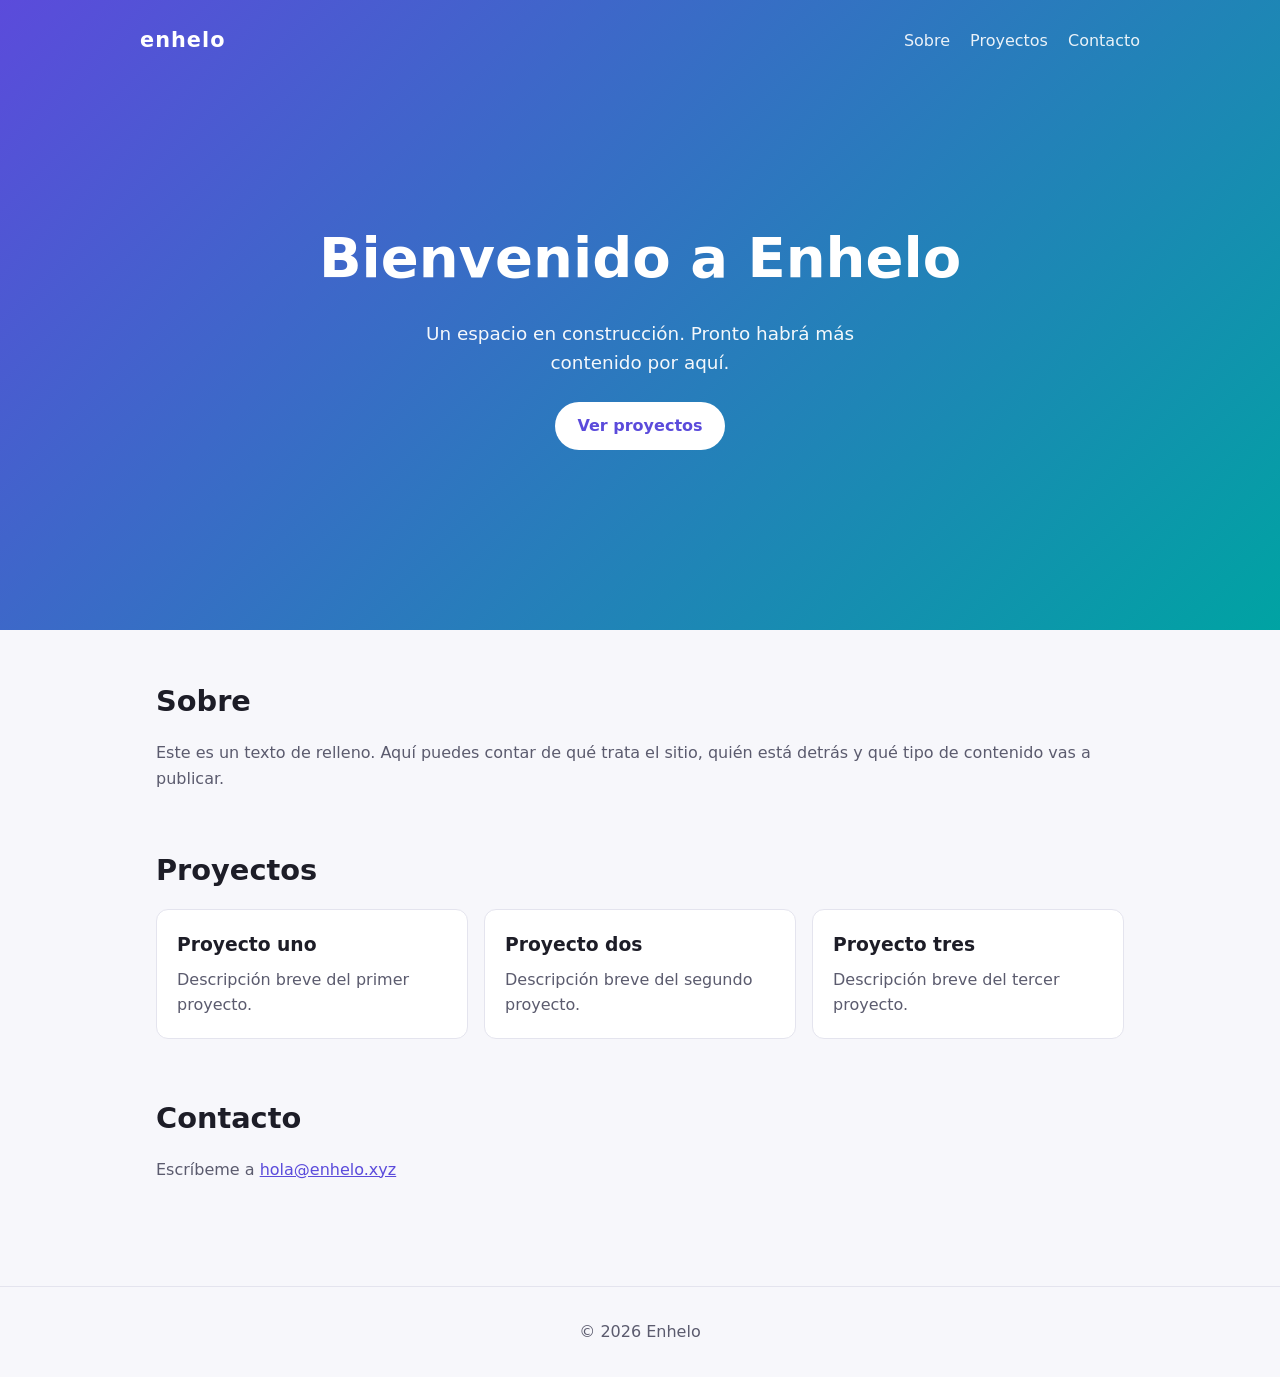
==== index.html @ 8b7ea524 "draft" ====
<!DOCTYPE html>
<html lang="es">
<head>
  <meta charset="utf-8">
  <meta name="viewport" content="width=device-width, initial-scale=1">
  <title>Enhelo</title>
  <meta name="description" content="Sitio web de Enhelo">
  <link rel="stylesheet" href="style.css">
</head>
<body>
  <header class="hero">
    <nav>
      <span class="logo">enhelo</span>
      <ul>
        <li><a href="#sobre">Sobre</a></li>
        <li><a href="#proyectos">Proyectos</a></li>
        <li><a href="#contacto">Contacto</a></li>
      </ul>
    </nav>
    <div class="hero-text">
      <h1>Bienvenido a Enhelo</h1>
      <p>Un espacio en construcción. Pronto habrá más contenido por aquí.</p>
      <a class="btn" href="#proyectos">Ver proyectos</a>
    </div>
  </header>

  <main>
    <section id="sobre">
      <h2>Sobre</h2>
      <p>
        Este es un texto de relleno. Aquí puedes contar de qué trata el sitio,
        quién está detrás y qué tipo de contenido vas a publicar.
      </p>
    </section>

    <section id="proyectos">
      <h2>Proyectos</h2>
      <div class="cards">
        <article class="card">
          <h3>Proyecto uno</h3>
          <p>Descripción breve del primer proyecto.</p>
        </article>
        <article class="card">
          <h3>Proyecto dos</h3>
          <p>Descripción breve del segundo proyecto.</p>
        </article>
        <article class="card">
          <h3>Proyecto tres</h3>
          <p>Descripción breve del tercer proyecto.</p>
        </article>
      </div>
    </section>

    <section id="contacto">
      <h2>Contacto</h2>
      <p>Escríbeme a <a href="mailto:hola@enhelo.xyz">hola@enhelo.xyz</a></p>
    </section>
  </main>

  <footer>
    <p>&copy; <span id="year"></span> Enhelo</p>
  </footer>

  <script>
    document.getElementById("year").textContent = new Date().getFullYear();
  </script>
</body>
</html>
---- style.css ----
:root {
  --bg: #f7f7fb;
  --text: #1d1d27;
  --muted: #5b5b6e;
  --card: #ffffff;
  --accent: #5b4bdb;
  --accent-2: #00a3a3;
  --border: #e4e4ee;
}

@media (prefers-color-scheme: dark) {
  :root {
    --bg: #12121a;
    --text: #ececf4;
    --muted: #a3a3b8;
    --card: #1c1c27;
    --accent: #8b7dff;
    --accent-2: #2fd1d1;
    --border: #2c2c3a;
  }
}

* { box-sizing: border-box; margin: 0; padding: 0; }

html { scroll-behavior: smooth; }

body {
  font-family: system-ui, -apple-system, "Segoe UI", Roboto, sans-serif;
  background: var(--bg);
  color: var(--text);
  line-height: 1.6;
}

a { color: var(--accent); }

/* Encabezado */
.hero {
  min-height: 70vh;
  display: flex;
  flex-direction: column;
  background: linear-gradient(135deg, var(--accent), var(--accent-2));
  color: #fff;
  padding: 1.5rem;
}

nav {
  display: flex;
  justify-content: space-between;
  align-items: center;
  max-width: 1000px;
  width: 100%;
  margin: 0 auto;
}

.logo { font-weight: 700; font-size: 1.3rem; letter-spacing: 0.05em; }

nav ul { display: flex; gap: 1.25rem; list-style: none; }
nav a { color: #fff; text-decoration: none; opacity: 0.9; }
nav a:hover { opacity: 1; text-decoration: underline; }

.hero-text {
  flex: 1;
  display: flex;
  flex-direction: column;
  justify-content: center;
  align-items: center;
  text-align: center;
  gap: 1rem;
}

.hero-text h1 { font-size: clamp(2rem, 6vw, 3.5rem); }
.hero-text p { font-size: 1.15rem; max-width: 40ch; opacity: 0.95; }

.btn {
  display: inline-block;
  margin-top: 0.5rem;
  padding: 0.7rem 1.4rem;
  border-radius: 999px;
  background: #fff;
  color: var(--accent);
  font-weight: 600;
  text-decoration: none;
}
.btn:hover { transform: translateY(-1px); }

/* Contenido */
main { max-width: 1000px; margin: 0 auto; padding: 3rem 1rem; }

section { margin-bottom: 3.5rem; }
section h2 { font-size: 1.8rem; margin-bottom: 1rem; }
section p { color: var(--muted); }

.cards {
  display: grid;
  grid-template-columns: repeat(auto-fit, minmax(220px, 1fr));
  gap: 1rem;
}

.card {
  background: var(--card);
  border: 1px solid var(--border);
  border-radius: 12px;
  padding: 1.25rem;
}
.card h3 { margin-bottom: 0.4rem; }

footer {
  text-align: center;
  padding: 2rem 1rem;
  color: var(--muted);
  border-top: 1px solid var(--border);
}

@media (max-width: 520px) {
  nav ul { gap: 0.8rem; font-size: 0.9rem; }
}
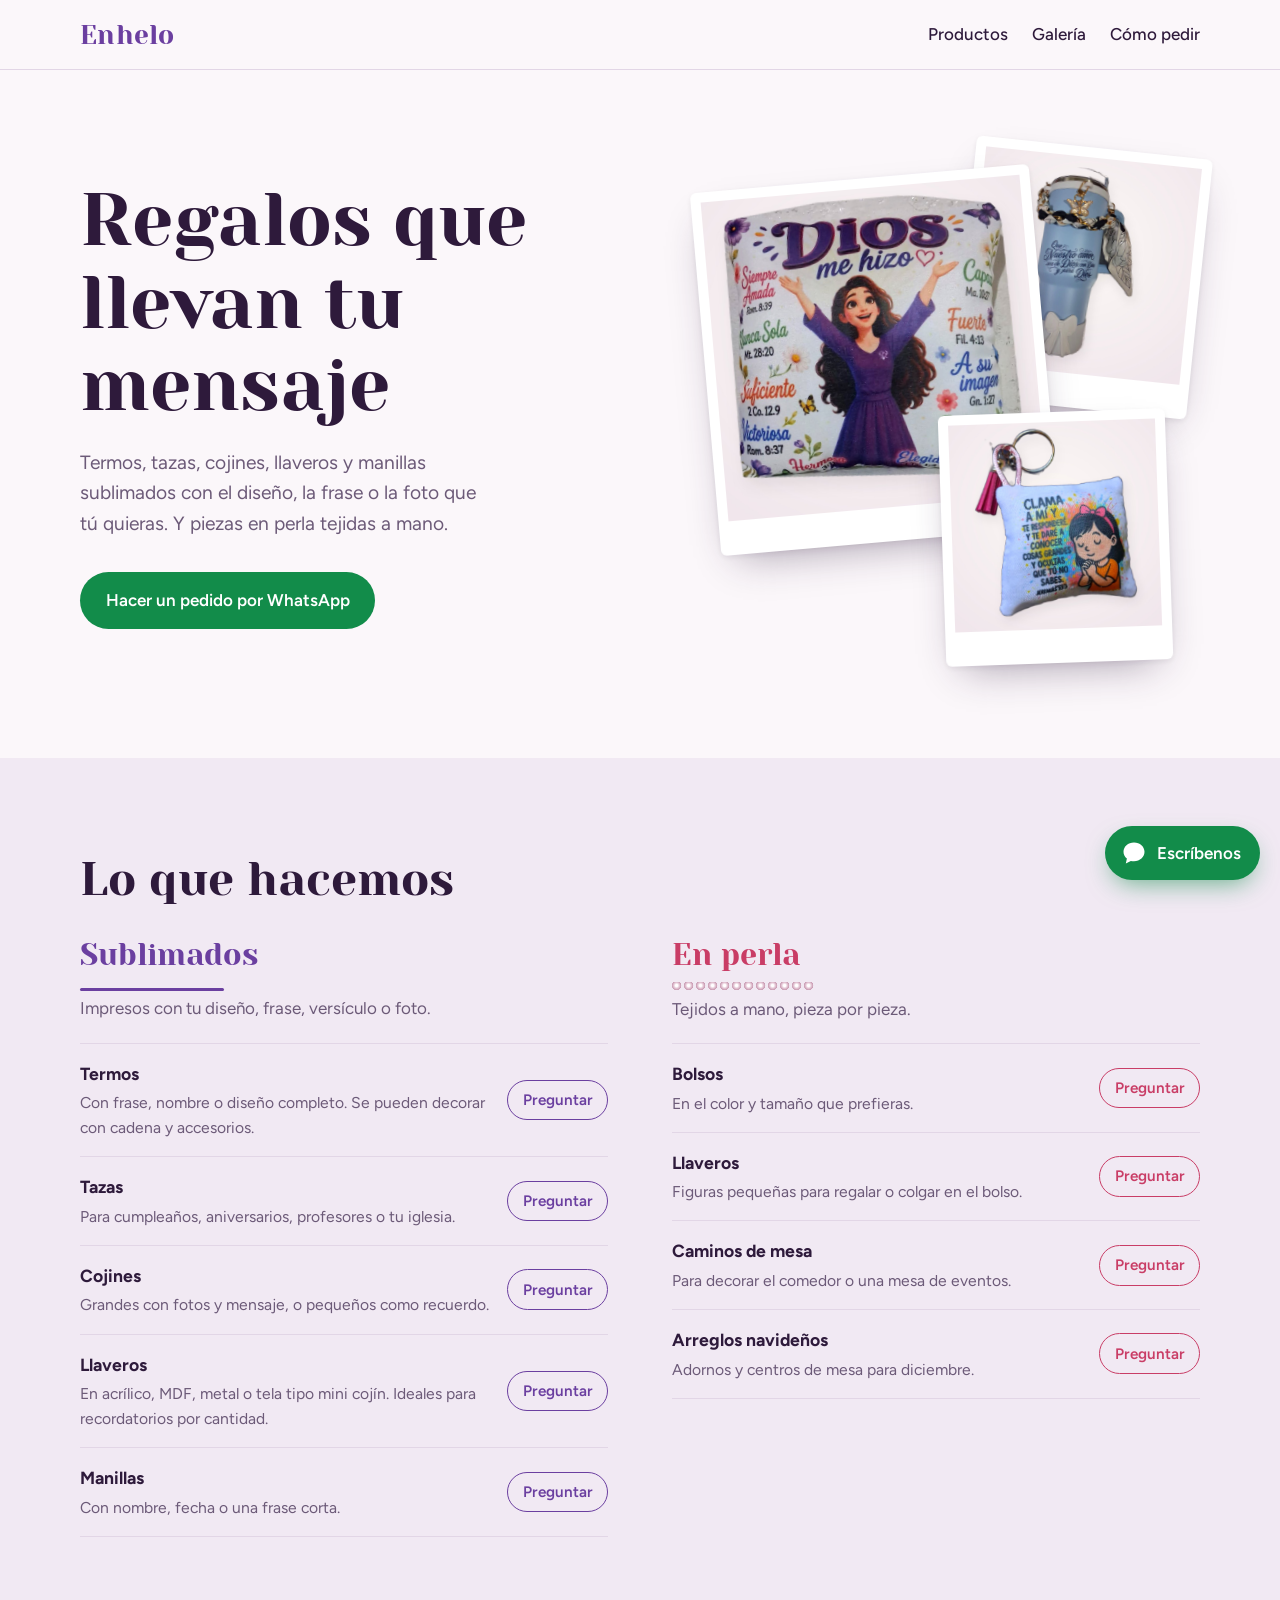
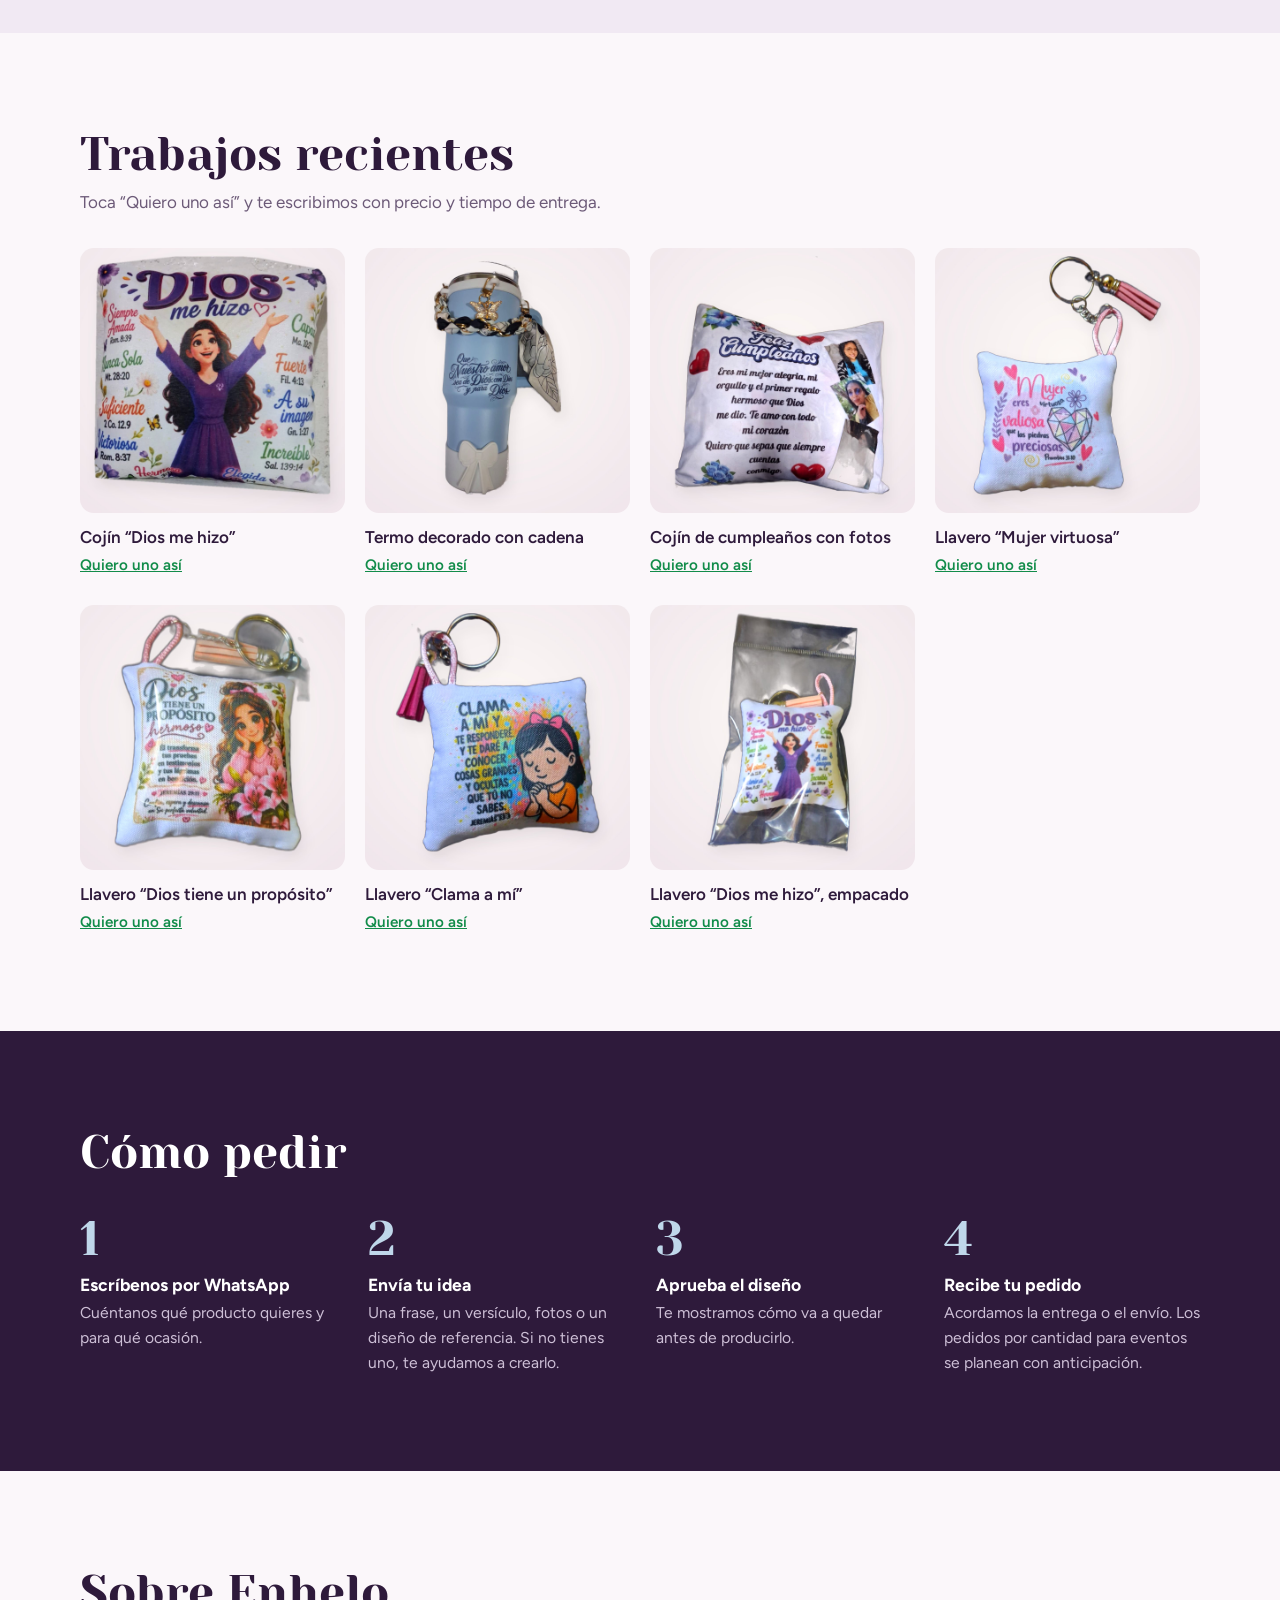
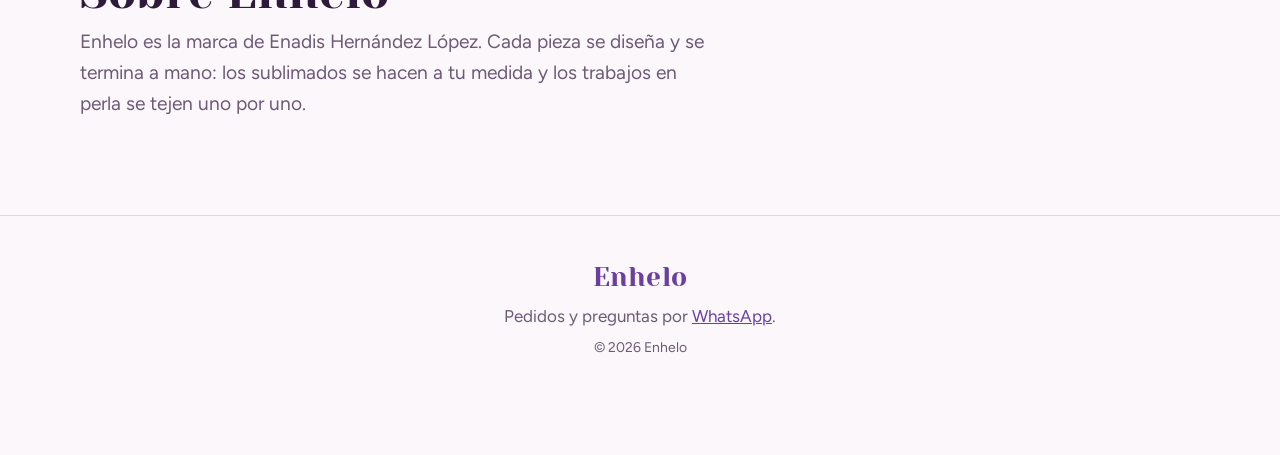
==== commit a19c3ccb: "update" ====
--- a/index.html
+++ b/index.html
@@ -3,66 +3,235 @@
 <head>
   <meta charset="utf-8">
   <meta name="viewport" content="width=device-width, initial-scale=1">
-  <title>Enhelo</title>
-  <meta name="description" content="Sitio web de Enhelo">
+  <title>Enhelo · Regalos sublimados y piezas en perla</title>
+  <meta name="description" content="Termos, tazas, cojines, llaveros y manillas sublimados con tu mensaje, y bolsos, llaveros y arreglos en perla hechos a mano. Pide el tuyo por WhatsApp.">
+  <meta property="og:title" content="Enhelo · Regalos personalizados">
+  <meta property="og:description" content="Sublimados con tu mensaje y piezas en perla hechas a mano.">
+  <meta property="og:image" content="https://enhelo.xyz/img/cojin-dios-me-hizo.jpg">
+  <link rel="icon" href="img/favicon.svg" type="image/svg+xml">
+  <link rel="preconnect" href="https://fonts.googleapis.com">
+  <link rel="preconnect" href="https://fonts.gstatic.com" crossorigin>
+  <link href="https://fonts.googleapis.com/css2?family=Yeseva+One&family=Figtree:wght@400;500;600;700&display=swap" rel="stylesheet">
   <link rel="stylesheet" href="style.css">
 </head>
 <body>
-  <header class="hero">
-    <nav>
-      <span class="logo">enhelo</span>
-      <ul>
-        <li><a href="#sobre">Sobre</a></li>
-        <li><a href="#proyectos">Proyectos</a></li>
-        <li><a href="#contacto">Contacto</a></li>
-      </ul>
+
+  <header class="topbar">
+    <a class="wordmark" href="#inicio" aria-label="Enhelo, inicio">Enhelo</a>
+    <nav aria-label="Secciones">
+      <a href="#productos">Productos</a>
+      <a href="#galeria">Galería</a>
+      <a href="#como-pedir">Cómo pedir</a>
     </nav>
-    <div class="hero-text">
-      <h1>Bienvenido a Enhelo</h1>
-      <p>Un espacio en construcción. Pronto habrá más contenido por aquí.</p>
-      <a class="btn" href="#proyectos">Ver proyectos</a>
-    </div>
   </header>
 
-  <main>
-    <section id="sobre">
-      <h2>Sobre</h2>
+  <main id="inicio">
+
+    <!-- ===== Portada ===== -->
+    <section class="hero">
+      <div class="hero-text">
+        <h1>Regalos que llevan tu mensaje</h1>
+        <p class="lede">
+          Termos, tazas, cojines, llaveros y manillas sublimados con el diseño,
+          la frase o la foto que tú quieras. Y piezas en perla tejidas a mano.
+        </p>
+        <a class="btn btn-wa" data-wa="Hola Enhelo, quiero hacer un pedido." href="#">
+          Hacer un pedido por WhatsApp
+        </a>
+      </div>
+
+      <div class="hero-pile" aria-hidden="true">
+        <img class="p1" src="img/cojin-dios-me-hizo.jpg" alt="" width="1200" height="1200">
+        <img class="p2" src="img/termo-nuestro-amor.jpg" alt="" width="1200" height="1200">
+        <img class="p3" src="img/llavero-clama.jpg" alt="" width="1200" height="1200">
+      </div>
+    </section>
+
+    <!-- ===== Productos ===== -->
+    <section id="productos" class="products">
+      <h2>Lo que hacemos</h2>
+
+      <div class="lines">
+        <div class="line">
+          <h3>Sublimados</h3>
+          <p class="line-note">Impresos con tu diseño, frase, versículo o foto.</p>
+          <ul>
+            <li>
+              <span class="item">Termos</span>
+              <span class="desc">Con frase, nombre o diseño completo. Se pueden decorar con cadena y accesorios.</span>
+              <a data-wa="Hola, quiero información sobre los termos sublimados." href="#">Preguntar</a>
+            </li>
+            <li>
+              <span class="item">Tazas</span>
+              <span class="desc">Para cumpleaños, aniversarios, profesores o tu iglesia.</span>
+              <a data-wa="Hola, quiero información sobre las tazas sublimadas." href="#">Preguntar</a>
+            </li>
+            <li>
+              <span class="item">Cojines</span>
+              <span class="desc">Grandes con fotos y mensaje, o pequeños como recuerdo.</span>
+              <a data-wa="Hola, quiero información sobre los cojines sublimados." href="#">Preguntar</a>
+            </li>
+            <li>
+              <span class="item">Llaveros</span>
+              <span class="desc">En acrílico, MDF, metal o tela tipo mini cojín. Ideales para recordatorios por cantidad.</span>
+              <a data-wa="Hola, quiero información sobre los llaveros sublimados." href="#">Preguntar</a>
+            </li>
+            <li>
+              <span class="item">Manillas</span>
+              <span class="desc">Con nombre, fecha o una frase corta.</span>
+              <a data-wa="Hola, quiero información sobre las manillas sublimadas." href="#">Preguntar</a>
+            </li>
+          </ul>
+        </div>
+
+        <div class="line line-pearl">
+          <h3>En perla</h3>
+          <p class="line-note">Tejidos a mano, pieza por pieza.</p>
+          <ul>
+            <li>
+              <span class="item">Bolsos</span>
+              <span class="desc">En el color y tamaño que prefieras.</span>
+              <a data-wa="Hola, quiero información sobre los bolsos en perla." href="#">Preguntar</a>
+            </li>
+            <li>
+              <span class="item">Llaveros</span>
+              <span class="desc">Figuras pequeñas para regalar o colgar en el bolso.</span>
+              <a data-wa="Hola, quiero información sobre los llaveros en perla." href="#">Preguntar</a>
+            </li>
+            <li>
+              <span class="item">Caminos de mesa</span>
+              <span class="desc">Para decorar el comedor o una mesa de eventos.</span>
+              <a data-wa="Hola, quiero información sobre los caminos de mesa en perla." href="#">Preguntar</a>
+            </li>
+            <li>
+              <span class="item">Arreglos navideños</span>
+              <span class="desc">Adornos y centros de mesa para diciembre.</span>
+              <a data-wa="Hola, quiero información sobre los arreglos navideños en perla." href="#">Preguntar</a>
+            </li>
+          </ul>
+        </div>
+      </div>
+    </section>
+
+    <!-- ===== Galería =====
+         Para agregar una foto nueva: copia un bloque <figure> completo,
+         cambia la ruta de la imagen, el texto alternativo (alt), el título
+         y el mensaje de data-wa. -->
+    <section id="galeria" class="gallery">
+      <h2>Trabajos recientes</h2>
+      <p class="section-note">Toca “Quiero uno así” y te escribimos con precio y tiempo de entrega.</p>
+
+      <div class="grid">
+        <figure>
+          <img src="img/cojin-dios-me-hizo.jpg" alt="Cojín sublimado con la frase Dios me hizo y versículos alrededor" loading="lazy" width="1200" height="1200">
+          <figcaption>
+            <span>Cojín “Dios me hizo”</span>
+            <a data-wa="Hola, quiero un cojín como el de “Dios me hizo”." href="#">Quiero uno así</a>
+          </figcaption>
+        </figure>
+
+        <figure>
+          <img src="img/termo-nuestro-amor.jpg" alt="Termo azul sublimado con la frase Que nuestro amor sea de Dios, con cadena y pañuelo" loading="lazy" width="1200" height="1200">
+          <figcaption>
+            <span>Termo decorado con cadena</span>
+            <a data-wa="Hola, quiero un termo como el de “Que nuestro amor sea de Dios”." href="#">Quiero uno así</a>
+          </figcaption>
+        </figure>
+
+        <figure>
+          <img src="img/cojin-cumpleanos.jpg" alt="Cojín de cumpleaños con mensaje y tres fotos" loading="lazy" width="1200" height="1200">
+          <figcaption>
+            <span>Cojín de cumpleaños con fotos</span>
+            <a data-wa="Hola, quiero un cojín de cumpleaños con fotos." href="#">Quiero uno así</a>
+          </figcaption>
+        </figure>
+
+        <figure>
+          <img src="img/llavero-mujer-virtuosa.jpg" alt="Llavero mini cojín con la frase Mujer virtuosa, Proverbios 31:10" loading="lazy" width="1200" height="1200">
+          <figcaption>
+            <span>Llavero “Mujer virtuosa”</span>
+            <a data-wa="Hola, quiero llaveros como el de “Mujer virtuosa”." href="#">Quiero uno así</a>
+          </figcaption>
+        </figure>
+
+        <figure>
+          <img src="img/llavero-proposito.jpg" alt="Llavero mini cojín con la frase Dios tiene un propósito hermoso, empacado" loading="lazy" width="1200" height="1200">
+          <figcaption>
+            <span>Llavero “Dios tiene un propósito”</span>
+            <a data-wa="Hola, quiero llaveros como el de “Dios tiene un propósito hermoso”." href="#">Quiero uno así</a>
+          </figcaption>
+        </figure>
+
+        <figure>
+          <img src="img/llavero-clama.jpg" alt="Llavero mini cojín con la frase Clama a mí y te responderé, Jeremías 33:3" loading="lazy" width="1200" height="1200">
+          <figcaption>
+            <span>Llavero “Clama a mí”</span>
+            <a data-wa="Hola, quiero llaveros como el de “Clama a mí”." href="#">Quiero uno así</a>
+          </figcaption>
+        </figure>
+
+        <figure>
+          <img src="img/llavero-dios-me-hizo.jpg" alt="Llavero mini cojín Dios me hizo en su empaque individual" loading="lazy" width="1200" height="1200">
+          <figcaption>
+            <span>Llavero “Dios me hizo”, empacado</span>
+            <a data-wa="Hola, quiero llaveros como el de “Dios me hizo”." href="#">Quiero uno así</a>
+          </figcaption>
+        </figure>
+      </div>
+    </section>
+
+    <!-- ===== Cómo pedir ===== -->
+    <section id="como-pedir" class="steps">
+      <h2>Cómo pedir</h2>
+      <ol>
+        <li>
+          <h3>Escríbenos por WhatsApp</h3>
+          <p>Cuéntanos qué producto quieres y para qué ocasión.</p>
+        </li>
+        <li>
+          <h3>Envía tu idea</h3>
+          <p>Una frase, un versículo, fotos o un diseño de referencia. Si no tienes uno, te ayudamos a crearlo.</p>
+        </li>
+        <li>
+          <h3>Aprueba el diseño</h3>
+          <p>Te mostramos cómo va a quedar antes de producirlo.</p>
+        </li>
+        <li>
+          <h3>Recibe tu pedido</h3>
+          <p>Acordamos la entrega o el envío. Los pedidos por cantidad para eventos se planean con anticipación.</p>
+        </li>
+      </ol>
+    </section>
+
+    <!-- ===== Sobre ===== -->
+    <section class="about">
+      <h2>Sobre Enhelo</h2>
       <p>
-        Este es un texto de relleno. Aquí puedes contar de qué trata el sitio,
-        quién está detrás y qué tipo de contenido vas a publicar.
+        Enhelo es la marca de Enadis Hernández López. Cada pieza se diseña
+        y se termina a mano: los sublimados se hacen a tu medida y los trabajos
+        en perla se tejen uno por uno.
       </p>
     </section>
 
-    <section id="proyectos">
-      <h2>Proyectos</h2>
-      <div class="cards">
-        <article class="card">
-          <h3>Proyecto uno</h3>
-          <p>Descripción breve del primer proyecto.</p>
-        </article>
-        <article class="card">
-          <h3>Proyecto dos</h3>
-          <p>Descripción breve del segundo proyecto.</p>
-        </article>
-        <article class="card">
-          <h3>Proyecto tres</h3>
-          <p>Descripción breve del tercer proyecto.</p>
-        </article>
-      </div>
-    </section>
-
-    <section id="contacto">
-      <h2>Contacto</h2>
-      <p>Escríbeme a <a href="mailto:hola@enhelo.xyz">hola@enhelo.xyz</a></p>
-    </section>
   </main>
 
-  <footer>
-    <p>&copy; <span id="year"></span> Enhelo</p>
+  <footer class="footer">
+    <p class="wordmark">Enhelo</p>
+    <p>Pedidos y preguntas por <a data-wa="Hola Enhelo." href="#">WhatsApp</a>.</p>
+    <p class="small">&copy; <span id="year"></span> Enhelo</p>
   </footer>
 
-  <script>
-    document.getElementById("year").textContent = new Date().getFullYear();
-  </script>
+  <!-- Botón flotante de WhatsApp -->
+  <a class="wa-float" data-wa="Hola Enhelo, vi su página y quiero información." href="#" aria-label="Escribir por WhatsApp">
+    <svg viewBox="0 0 24 24" width="28" height="28" aria-hidden="true">
+      <path fill="currentColor" d="M12 3C6.9 3 3 6.6 3 11c0 2.3 1.1 4.4 2.9 5.8L5 21l4.3-2.2c.9.2 1.8.3 2.7.3 5.1 0 9-3.6 9-8.1S17.1 3 12 3Z"/>
+      <circle cx="8.3" cy="11" r="1.2" fill="#fff"/>
+      <circle cx="12" cy="11" r="1.2" fill="#fff"/>
+      <circle cx="15.7" cy="11" r="1.2" fill="#fff"/>
+    </svg>
+    <span>Escríbenos</span>
+  </a>
+
+  <script src="script.js"></script>
 </body>
 </html>
--- a/style.css
+++ b/style.css
@@ -1,116 +1,245 @@
+/* ============ Colores y tipografía ============ */
 :root {
-  --bg: #f7f7fb;
-  --text: #1d1d27;
-  --muted: #5b5b6e;
-  --card: #ffffff;
-  --accent: #5b4bdb;
-  --accent-2: #00a3a3;
-  --border: #e4e4ee;
-}
-
-@media (prefers-color-scheme: dark) {
-  :root {
-    --bg: #12121a;
-    --text: #ececf4;
-    --muted: #a3a3b8;
-    --card: #1c1c27;
-    --accent: #8b7dff;
-    --accent-2: #2fd1d1;
-    --border: #2c2c3a;
-  }
+  --paper: #fbf7fa;      /* fondo lila muy claro */
+  --pearl: #f1e9f3;      /* fondo de secciones alternas */
+  --ink: #2e1a3b;        /* texto principal, ciruela oscuro */
+  --muted: #6c5a78;      /* texto secundario */
+  --violet: #6b3fa0;     /* acento principal */
+  --rose: #c93d66;       /* acento secundario */
+  --sky: #bfd7ea;        /* azul de los termos */
+  --line: #e2d6e6;
+  --wa: #128c4a;         /* verde para el botón de WhatsApp */
+  --wa-hover: #0e7a40;
+
+  --display: "Yeseva One", Georgia, serif;
+  --body: "Figtree", system-ui, -apple-system, "Segoe UI", sans-serif;
+
+  --wrap: 1120px;
+  color-scheme: light;
 }
 
 * { box-sizing: border-box; margin: 0; padding: 0; }
-
 html { scroll-behavior: smooth; }
-
 body {
-  font-family: system-ui, -apple-system, "Segoe UI", Roboto, sans-serif;
-  background: var(--bg);
-  color: var(--text);
+  font-family: var(--body);
+  font-size: 1.0625rem;
   line-height: 1.6;
-}
-
-a { color: var(--accent); }
-
-/* Encabezado */
+  color: var(--ink);
+  background: var(--paper);
+  -webkit-font-smoothing: antialiased;
+}
+img { display: block; max-width: 100%; height: auto; }
+a { color: var(--violet); }
+:focus-visible { outline: 3px solid var(--rose); outline-offset: 3px; border-radius: 4px; }
+
+h1, h2, h3 { font-family: var(--display); font-weight: 400; line-height: 1.12; }
+h2 { font-size: clamp(2rem, 4.2vw, 2.9rem); margin-bottom: .5rem; }
+
+section { padding: clamp(3.5rem, 8vw, 6rem) 1.25rem; }
+section > * { max-width: var(--wrap); margin-left: auto; margin-right: auto; }
+.section-note { color: var(--muted); margin-bottom: 2rem; }
+
+/* ============ Barra superior ============ */
+.topbar {
+  position: sticky; top: 0; z-index: 20;
+  display: flex; align-items: center; justify-content: space-between; gap: 1rem;
+  padding: .85rem max(1.25rem, calc((100% - var(--wrap)) / 2));
+  background: rgba(251, 247, 250, .92);
+  backdrop-filter: blur(8px);
+  border-bottom: 1px solid var(--line);
+}
+.wordmark {
+  font-family: var(--display);
+  font-size: 1.65rem;
+  color: var(--violet);
+  text-decoration: none;
+  letter-spacing: .01em;
+}
+.topbar nav { display: flex; gap: 1.5rem; }
+.topbar nav a { color: var(--ink); text-decoration: none; font-weight: 500; }
+.topbar nav a:hover { color: var(--violet); }
+
+/* ============ Portada ============ */
 .hero {
-  min-height: 70vh;
-  display: flex;
-  flex-direction: column;
-  background: linear-gradient(135deg, var(--accent), var(--accent-2));
-  color: #fff;
-  padding: 1.5rem;
-}
-
-nav {
-  display: flex;
-  justify-content: space-between;
+  display: grid;
+  grid-template-columns: 1.05fr 1fr;
+  gap: clamp(2rem, 5vw, 4rem);
   align-items: center;
-  max-width: 1000px;
-  width: 100%;
+  max-width: calc(var(--wrap) + 2.5rem);
   margin: 0 auto;
-}
-
-.logo { font-weight: 700; font-size: 1.3rem; letter-spacing: 0.05em; }
-
-nav ul { display: flex; gap: 1.25rem; list-style: none; }
-nav a { color: #fff; text-decoration: none; opacity: 0.9; }
-nav a:hover { opacity: 1; text-decoration: underline; }
-
-.hero-text {
-  flex: 1;
-  display: flex;
-  flex-direction: column;
-  justify-content: center;
-  align-items: center;
-  text-align: center;
-  gap: 1rem;
-}
-
-.hero-text h1 { font-size: clamp(2rem, 6vw, 3.5rem); }
-.hero-text p { font-size: 1.15rem; max-width: 40ch; opacity: 0.95; }
+  padding-top: clamp(2.5rem, 6vw, 5rem);
+}
+.hero > * { max-width: none; margin: 0; }
+.hero h1 {
+  font-size: clamp(2.6rem, 6.4vw, 4.6rem);
+  color: var(--ink);
+  margin-bottom: 1.25rem;
+  max-width: 11ch;
+}
+.lede { font-size: 1.2rem; color: var(--muted); max-width: 34ch; margin-bottom: 2rem; }
 
 .btn {
   display: inline-block;
-  margin-top: 0.5rem;
-  padding: 0.7rem 1.4rem;
+  padding: .95rem 1.6rem;
   border-radius: 999px;
+  font-weight: 600;
+  text-decoration: none;
+}
+.btn-wa { background: var(--wa); color: #fff; }
+.btn-wa:hover { background: var(--wa-hover); }
+
+/* Montón de fotos tipo "regalos sobre la mesa" */
+.hero-pile { position: relative; aspect-ratio: 1 / 1; }
+.hero-pile img {
+  position: absolute;
   background: #fff;
-  color: var(--accent);
+  padding: 10px 10px 34px;
+  border-radius: 6px;
+  box-shadow: 0 18px 40px -18px rgba(46, 26, 59, .45), 0 2px 6px rgba(46, 26, 59, .08);
+}
+.hero-pile .p1 { width: 66%; left: 4%;  top: 6%;  transform: rotate(-5deg); z-index: 2; }
+.hero-pile .p2 { width: 46%; right: 0;  top: 0;   transform: rotate(6deg);  z-index: 1; }
+.hero-pile .p3 { width: 44%; right: 6%; bottom: 0; transform: rotate(-2deg); z-index: 3; }
+
+@media (prefers-reduced-motion: no-preference) {
+  .hero-pile img { animation: settle .9s cubic-bezier(.2, .8, .2, 1) both; }
+  .hero-pile .p2 { animation-delay: .12s; }
+  .hero-pile .p3 { animation-delay: .24s; }
+  @keyframes settle {
+    from { opacity: 0; translate: 0 24px; }
+    to   { opacity: 1; translate: 0 0; }
+  }
+}
+
+/* ============ Productos ============ */
+.products { background: var(--pearl); }
+.lines {
+  display: grid;
+  grid-template-columns: 1fr 1fr;
+  gap: clamp(2rem, 5vw, 4rem);
+  margin-top: 2rem;
+}
+.line h3 { font-size: 1.9rem; color: var(--violet); }
+.line-pearl h3 { color: var(--rose); }
+.line-note { color: var(--muted); margin: .25rem 0 1.25rem; }
+
+/* Hilera de perlas como separador de la línea en perla */
+.line-pearl h3::after {
+  content: "";
+  display: block;
+  height: 10px;
+  width: 9rem;
+  margin-top: .6rem;
+  background: radial-gradient(circle at 38% 35%, #fff 0 1.2px, #ecd3df 2.4px, #c99bb2 4.4px, transparent 5px) 0 0 / 12px 10px repeat-x;
+}
+.line:not(.line-pearl) h3::after {
+  content: "";
+  display: block;
+  height: 3px;
+  width: 9rem;
+  margin-top: 1rem;
+  background: var(--violet);
+  border-radius: 2px;
+}
+
+.line ul { list-style: none; border-top: 1px solid var(--line); }
+.line li {
+  display: grid;
+  grid-template-columns: 1fr auto;
+  gap: .15rem 1rem;
+  padding: 1rem 0;
+  border-bottom: 1px solid var(--line);
+}
+.item { font-weight: 700; font-size: 1.1rem; }
+.desc { grid-column: 1; color: var(--muted); font-size: .98rem; }
+.line li a {
+  grid-column: 2; grid-row: 1 / span 2; align-self: center;
+  font-weight: 600; font-size: .95rem;
+  text-decoration: none;
+  padding: .45rem .9rem;
+  border: 1.5px solid currentColor;
+  border-radius: 999px;
+}
+.line-pearl li a { color: var(--rose); }
+.line li a:hover { background: var(--violet); border-color: var(--violet); color: #fff; }
+.line-pearl li a:hover { background: var(--rose); border-color: var(--rose); }
+
+/* ============ Galería ============ */
+.grid {
+  display: grid;
+  grid-template-columns: repeat(auto-fill, minmax(250px, 1fr));
+  gap: 1.75rem 1.25rem;
+}
+.grid figure { display: flex; flex-direction: column; gap: .7rem; }
+.grid img { border-radius: 14px; aspect-ratio: 1 / 1; object-fit: cover; }
+.grid figcaption { display: flex; flex-direction: column; gap: .1rem; }
+.grid figcaption span { font-weight: 600; }
+.grid figcaption a { font-weight: 600; font-size: .95rem; color: var(--wa); }
+
+/* ============ Cómo pedir ============ */
+.steps { background: var(--ink); color: #f4ecf6; }
+.steps h2 { color: #fff; margin-bottom: 2.25rem; }
+.steps ol {
+  list-style: none;
+  counter-reset: step;
+  display: grid;
+  grid-template-columns: repeat(4, 1fr);
+  gap: 2rem;
+}
+.steps li { counter-increment: step; }
+.steps li::before {
+  content: counter(step);
+  display: block;
+  font-family: var(--display);
+  font-size: 3rem;
+  line-height: 1;
+  color: var(--sky);
+  margin-bottom: .75rem;
+}
+.steps h3 { font-family: var(--body); font-weight: 700; font-size: 1.1rem; margin-bottom: .35rem; color: #fff; }
+.steps p { color: #cdbfd6; font-size: .98rem; }
+
+/* ============ Sobre ============ */
+.about p { font-size: 1.2rem; max-width: 52ch; color: var(--muted); margin-left: 0; }
+.about { max-width: calc(var(--wrap) + 2.5rem); margin: 0 auto; }
+.about > * { margin-left: 0; }
+
+/* ============ Pie ============ */
+.footer {
+  border-top: 1px solid var(--line);
+  padding: 2.5rem 1.25rem 6rem;
+  text-align: center;
+  color: var(--muted);
+}
+.footer .wordmark { display: block; margin-bottom: .3rem; }
+.footer .small { font-size: .875rem; margin-top: .4rem; }
+
+/* ============ Botón flotante de WhatsApp ============ */
+.wa-float {
+  position: fixed; right: 1.25rem; bottom: 1.25rem; z-index: 50;
+  display: flex; align-items: center; gap: .55rem;
+  padding: .8rem 1.2rem .8rem .95rem;
+  background: var(--wa); color: #fff;
+  border-radius: 999px;
   font-weight: 600;
   text-decoration: none;
-}
-.btn:hover { transform: translateY(-1px); }
-
-/* Contenido */
-main { max-width: 1000px; margin: 0 auto; padding: 3rem 1rem; }
-
-section { margin-bottom: 3.5rem; }
-section h2 { font-size: 1.8rem; margin-bottom: 1rem; }
-section p { color: var(--muted); }
-
-.cards {
-  display: grid;
-  grid-template-columns: repeat(auto-fit, minmax(220px, 1fr));
-  gap: 1rem;
-}
-
-.card {
-  background: var(--card);
-  border: 1px solid var(--border);
-  border-radius: 12px;
-  padding: 1.25rem;
-}
-.card h3 { margin-bottom: 0.4rem; }
-
-footer {
-  text-align: center;
-  padding: 2rem 1rem;
-  color: var(--muted);
-  border-top: 1px solid var(--border);
-}
-
-@media (max-width: 520px) {
-  nav ul { gap: 0.8rem; font-size: 0.9rem; }
-}
+  box-shadow: 0 10px 26px -8px rgba(18, 140, 74, .65);
+}
+.wa-float:hover { background: var(--wa-hover); }
+
+/* ============ Responsive ============ */
+@media (max-width: 860px) {
+  .hero { grid-template-columns: 1fr; }
+  .hero-pile { max-width: 440px; width: 100%; margin: 0 auto; }
+  .lines { grid-template-columns: 1fr; }
+  .steps ol { grid-template-columns: 1fr 1fr; }
+}
+@media (max-width: 560px) {
+  .topbar nav { gap: 1rem; font-size: .95rem; }
+  .topbar nav a:nth-child(2) { display: none; }
+  .steps ol { grid-template-columns: 1fr; }
+  .grid { grid-template-columns: 1fr 1fr; gap: 1.25rem .9rem; }
+  .grid figcaption span { font-size: .95rem; }
+  .wa-float { padding: .9rem; }
+  .wa-float span { display: none; }
+}
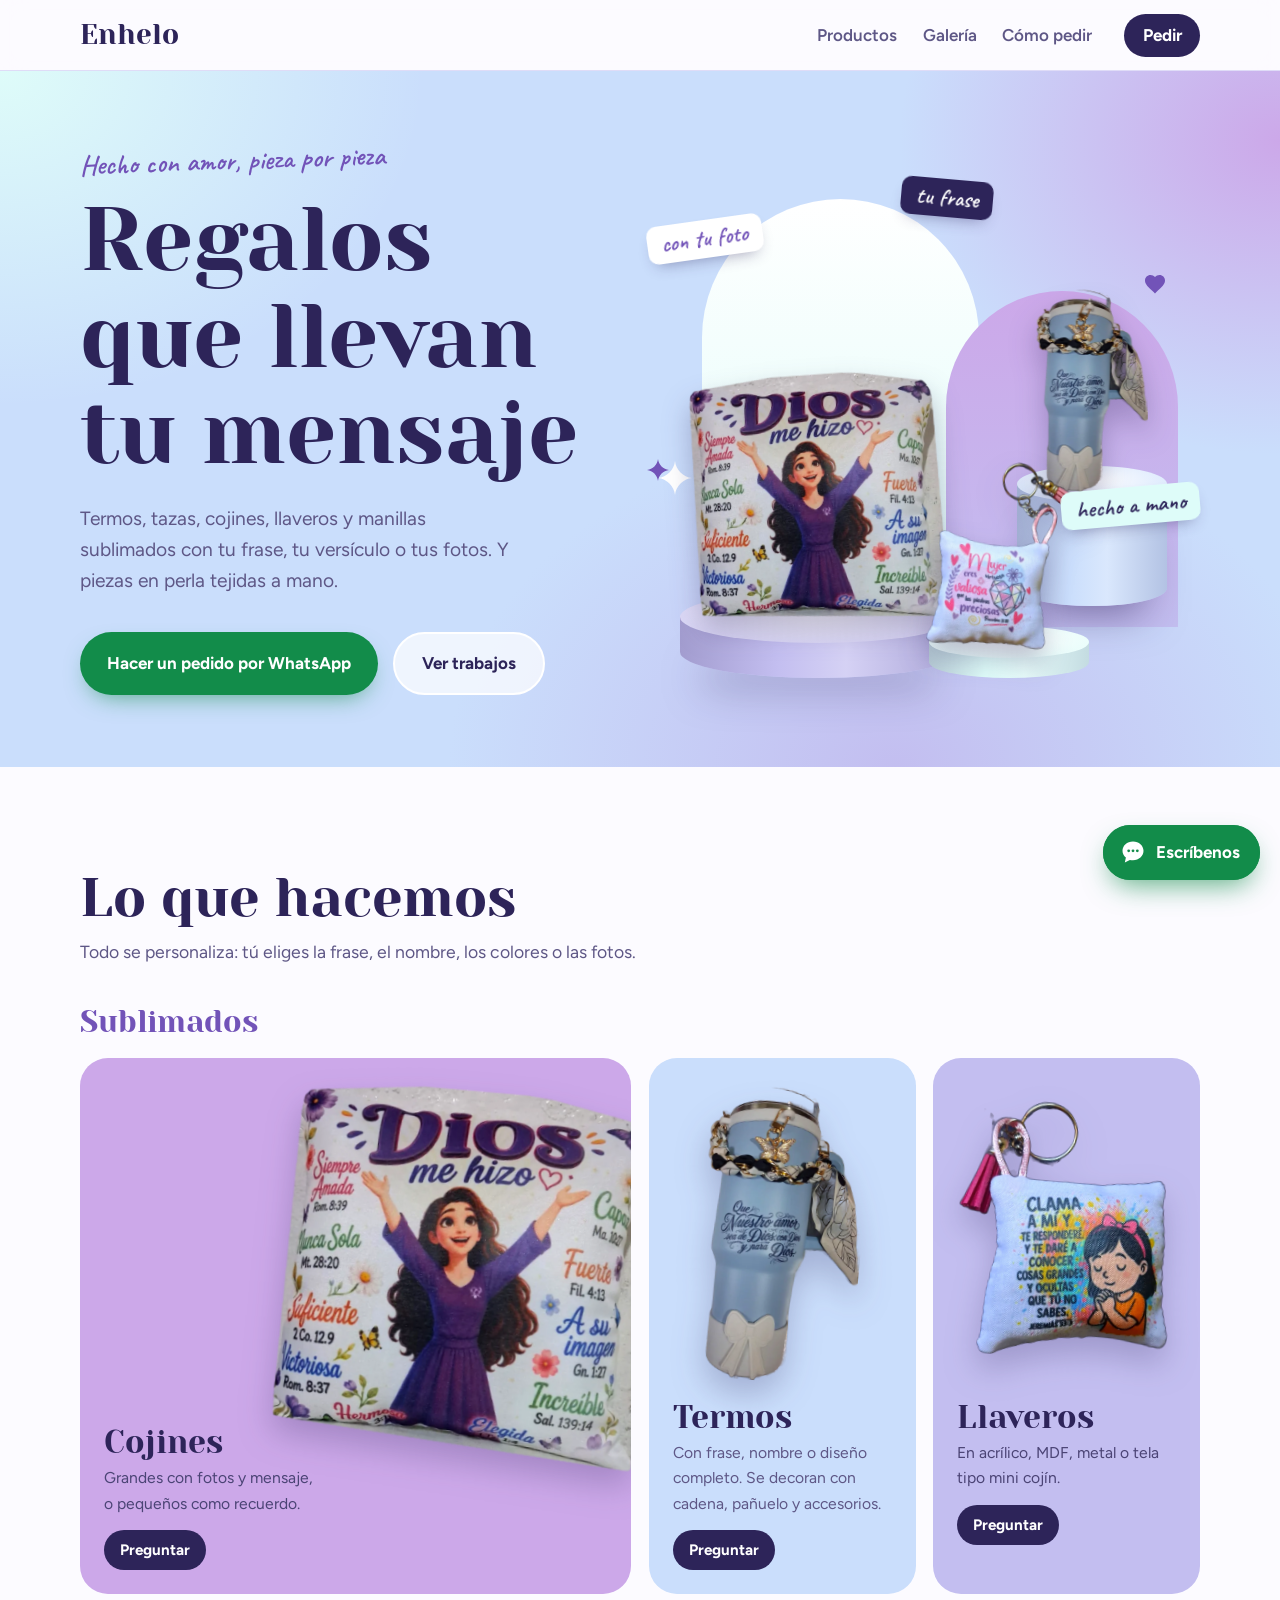
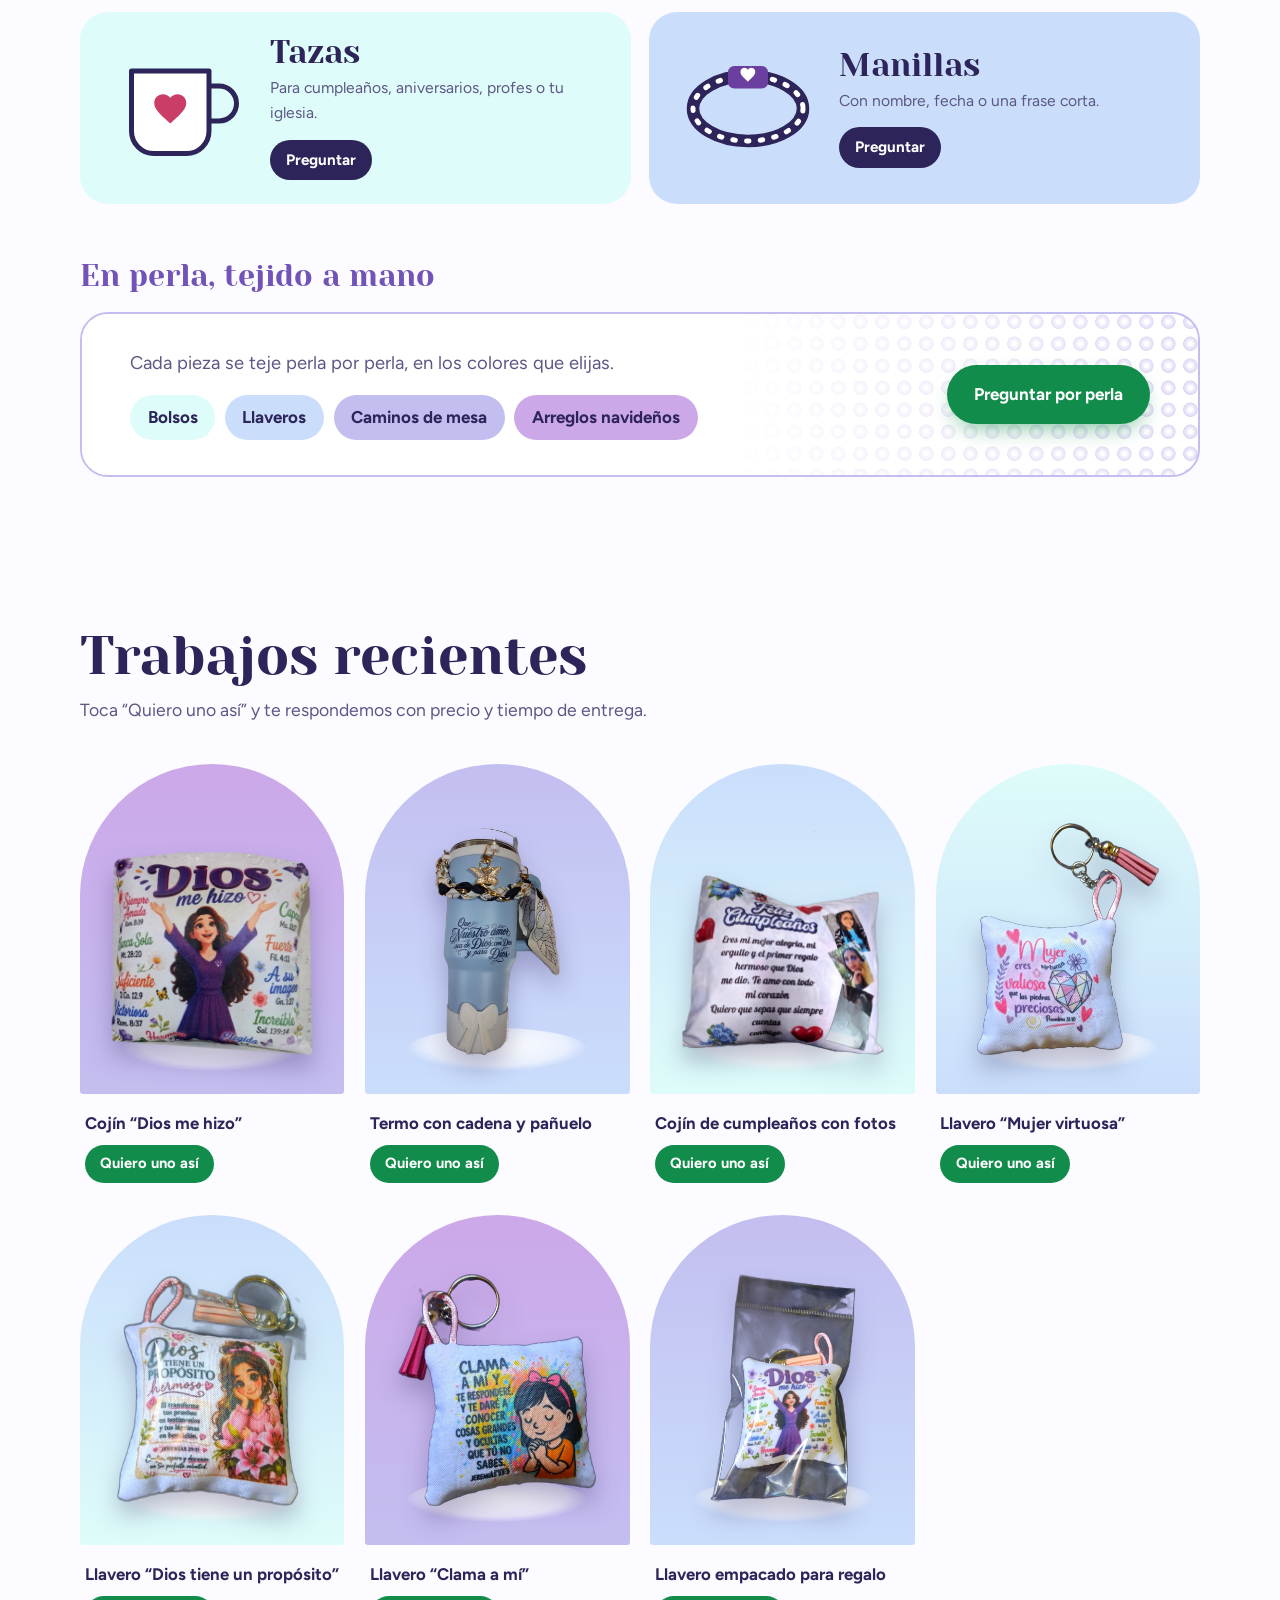
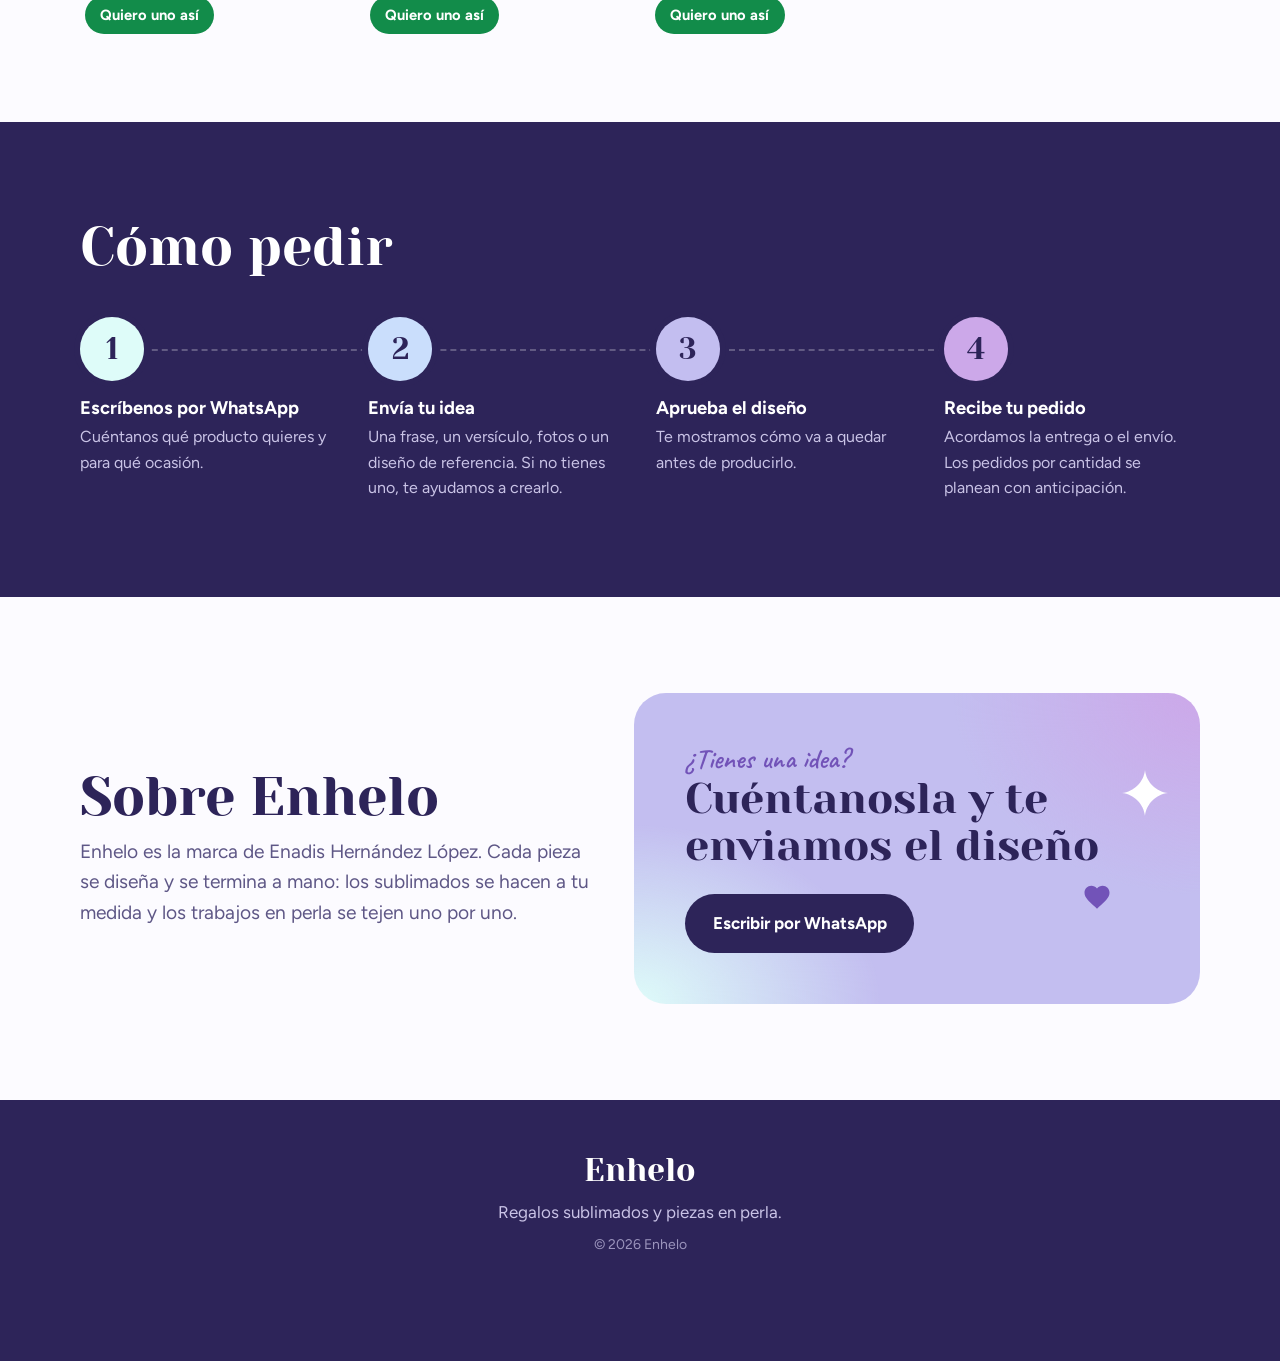
==== commit abf5a078: "Update stetiscs" ====
--- a/index.html
+++ b/index.html
@@ -5,16 +5,21 @@
   <meta name="viewport" content="width=device-width, initial-scale=1">
   <title>Enhelo · Regalos sublimados y piezas en perla</title>
   <meta name="description" content="Termos, tazas, cojines, llaveros y manillas sublimados con tu mensaje, y bolsos, llaveros y arreglos en perla hechos a mano. Pide el tuyo por WhatsApp.">
+  <meta name="theme-color" content="#cadefc">
   <meta property="og:title" content="Enhelo · Regalos personalizados">
   <meta property="og:description" content="Sublimados con tu mensaje y piezas en perla hechas a mano.">
   <meta property="og:image" content="https://enhelo.xyz/img/cojin-dios-me-hizo.jpg">
   <link rel="icon" href="img/favicon.svg" type="image/svg+xml">
-  <link rel="preconnect" href="https://fonts.googleapis.com">
-  <link rel="preconnect" href="https://fonts.gstatic.com" crossorigin>
-  <link href="https://fonts.googleapis.com/css2?family=Yeseva+One&family=Figtree:wght@400;500;600;700&display=swap" rel="stylesheet">
+  <link rel="preload" href="fonts/yeseva-one-latin-400-normal.woff2" as="font" type="font/woff2" crossorigin>
   <link rel="stylesheet" href="style.css">
 </head>
 <body>
+
+  <!-- Dibujos reutilizables (destellos y corazones) -->
+  <svg width="0" height="0" style="position:absolute" aria-hidden="true">
+    <symbol id="sparkle" viewBox="0 0 24 24"><path d="M12 0c.6 6.2 5.8 11.4 12 12-6.2.6-11.4 5.8-12 12-.6-6.2-5.8-11.4-12-12C6.2 11.4 11.4 6.2 12 0Z"/></symbol>
+    <symbol id="heart" viewBox="0 0 24 24"><path d="M12 21.4 10.6 20C5.4 15.4 2 12.3 2 8.5 2 5.4 4.4 3 7.5 3c1.7 0 3.4.8 4.5 2.1C13.1 3.8 14.8 3 16.5 3 19.6 3 22 5.4 22 8.5c0 3.8-3.4 6.9-8.6 11.5L12 21.4Z"/></symbol>
+  </svg>
 
   <header class="topbar">
     <a class="wordmark" href="#inicio" aria-label="Enhelo, inicio">Enhelo</a>
@@ -23,201 +28,242 @@
       <a href="#galeria">Galería</a>
       <a href="#como-pedir">Cómo pedir</a>
     </nav>
+    <a class="topbar-cta" data-wa="Hola Enhelo, quiero hacer un pedido." href="#">Pedir</a>
   </header>
 
   <main id="inicio">
 
     <!-- ===== Portada ===== -->
     <section class="hero">
-      <div class="hero-text">
-        <h1>Regalos que llevan tu mensaje</h1>
-        <p class="lede">
-          Termos, tazas, cojines, llaveros y manillas sublimados con el diseño,
-          la frase o la foto que tú quieras. Y piezas en perla tejidas a mano.
-        </p>
-        <a class="btn btn-wa" data-wa="Hola Enhelo, quiero hacer un pedido." href="#">
-          Hacer un pedido por WhatsApp
-        </a>
-      </div>
-
-      <div class="hero-pile" aria-hidden="true">
-        <img class="p1" src="img/cojin-dios-me-hizo.jpg" alt="" width="1200" height="1200">
-        <img class="p2" src="img/termo-nuestro-amor.jpg" alt="" width="1200" height="1200">
-        <img class="p3" src="img/llavero-clama.jpg" alt="" width="1200" height="1200">
+      <div class="hero-inner">
+        <div class="hero-text">
+          <p class="hand">Hecho con amor, pieza por pieza</p>
+          <h1>Regalos que llevan tu mensaje</h1>
+          <p class="lede">
+            Termos, tazas, cojines, llaveros y manillas sublimados con tu frase,
+            tu versículo o tus fotos. Y piezas en perla tejidas a mano.
+          </p>
+          <div class="hero-actions">
+            <a class="btn btn-wa" data-wa="Hola Enhelo, quiero hacer un pedido." href="#">Hacer un pedido por WhatsApp</a>
+            <a class="btn btn-ghost" href="#galeria">Ver trabajos</a>
+          </div>
+        </div>
+
+        <div class="vitrina" aria-hidden="true">
+          <div class="arch arch-1"></div>
+          <div class="arch arch-2"></div>
+          <div class="podium pod-termo"><img src="img/p/termo-nuestro-amor.webp" alt="" width="480" height="900"></div>
+          <div class="podium pod-cojin"><img src="img/p/cojin-dios-me-hizo.webp" alt="" width="867" height="874"></div>
+          <div class="podium pod-llavero"><img src="img/p/llavero-mujer-virtuosa.webp" alt="" width="708" height="900"></div>
+          <span class="tag tag-1">con tu foto</span>
+          <span class="tag tag-2">tu frase</span>
+          <span class="tag tag-3">hecho a mano</span>
+          <svg class="doodle d1"><use href="#sparkle"/></svg>
+          <svg class="doodle d2"><use href="#heart"/></svg>
+          <svg class="doodle d3"><use href="#sparkle"/></svg>
+        </div>
       </div>
     </section>
 
     <!-- ===== Productos ===== -->
     <section id="productos" class="products">
-      <h2>Lo que hacemos</h2>
-
-      <div class="lines">
-        <div class="line">
-          <h3>Sublimados</h3>
-          <p class="line-note">Impresos con tu diseño, frase, versículo o foto.</p>
-          <ul>
-            <li>
-              <span class="item">Termos</span>
-              <span class="desc">Con frase, nombre o diseño completo. Se pueden decorar con cadena y accesorios.</span>
-              <a data-wa="Hola, quiero información sobre los termos sublimados." href="#">Preguntar</a>
-            </li>
-            <li>
-              <span class="item">Tazas</span>
-              <span class="desc">Para cumpleaños, aniversarios, profesores o tu iglesia.</span>
-              <a data-wa="Hola, quiero información sobre las tazas sublimadas." href="#">Preguntar</a>
-            </li>
-            <li>
-              <span class="item">Cojines</span>
-              <span class="desc">Grandes con fotos y mensaje, o pequeños como recuerdo.</span>
-              <a data-wa="Hola, quiero información sobre los cojines sublimados." href="#">Preguntar</a>
-            </li>
-            <li>
-              <span class="item">Llaveros</span>
-              <span class="desc">En acrílico, MDF, metal o tela tipo mini cojín. Ideales para recordatorios por cantidad.</span>
-              <a data-wa="Hola, quiero información sobre los llaveros sublimados." href="#">Preguntar</a>
-            </li>
-            <li>
-              <span class="item">Manillas</span>
-              <span class="desc">Con nombre, fecha o una frase corta.</span>
-              <a data-wa="Hola, quiero información sobre las manillas sublimadas." href="#">Preguntar</a>
-            </li>
-          </ul>
-        </div>
-
-        <div class="line line-pearl">
-          <h3>En perla</h3>
-          <p class="line-note">Tejidos a mano, pieza por pieza.</p>
-          <ul>
-            <li>
-              <span class="item">Bolsos</span>
-              <span class="desc">En el color y tamaño que prefieras.</span>
-              <a data-wa="Hola, quiero información sobre los bolsos en perla." href="#">Preguntar</a>
-            </li>
-            <li>
-              <span class="item">Llaveros</span>
-              <span class="desc">Figuras pequeñas para regalar o colgar en el bolso.</span>
-              <a data-wa="Hola, quiero información sobre los llaveros en perla." href="#">Preguntar</a>
-            </li>
-            <li>
-              <span class="item">Caminos de mesa</span>
-              <span class="desc">Para decorar el comedor o una mesa de eventos.</span>
-              <a data-wa="Hola, quiero información sobre los caminos de mesa en perla." href="#">Preguntar</a>
-            </li>
-            <li>
-              <span class="item">Arreglos navideños</span>
-              <span class="desc">Adornos y centros de mesa para diciembre.</span>
-              <a data-wa="Hola, quiero información sobre los arreglos navideños en perla." href="#">Preguntar</a>
-            </li>
-          </ul>
+      <div class="wrap">
+        <h2>Lo que hacemos</h2>
+        <p class="section-note">Todo se personaliza: tú eliges la frase, el nombre, los colores o las fotos.</p>
+
+        <h3 class="group-title">Sublimados</h3>
+        <div class="bento">
+          <article class="tile tile-sky t-termo">
+            <img src="img/p/termo-nuestro-amor.webp" alt="Termo azul sublimado decorado con cadena" loading="lazy" width="480" height="900">
+            <div class="tile-text">
+              <h4>Termos</h4>
+              <p>Con frase, nombre o diseño completo. Se decoran con cadena, pañuelo y accesorios.</p>
+              <a class="ask" data-wa="Hola, quiero información sobre los termos sublimados." href="#">Preguntar</a>
+            </div>
+          </article>
+
+          <article class="tile tile-lilac t-cojin">
+            <img src="img/p/cojin-dios-me-hizo.webp" alt="Cojín sublimado Dios me hizo" loading="lazy" width="867" height="874">
+            <div class="tile-text">
+              <h4>Cojines</h4>
+              <p>Grandes con fotos y mensaje, o pequeños como recuerdo.</p>
+              <a class="ask" data-wa="Hola, quiero información sobre los cojines sublimados." href="#">Preguntar</a>
+            </div>
+          </article>
+
+          <article class="tile tile-blush t-llavero">
+            <img src="img/p/llavero-clama.webp" alt="Llavero mini cojín sublimado" loading="lazy" width="770" height="900">
+            <div class="tile-text">
+              <h4>Llaveros</h4>
+              <p>En acrílico, MDF, metal o tela tipo mini cojín.</p>
+              <a class="ask" data-wa="Hola, quiero información sobre los llaveros sublimados." href="#">Preguntar</a>
+            </div>
+          </article>
+
+          <article class="tile tile-butter tile-icon t-taza">
+            <svg class="tile-doodle" viewBox="0 0 120 100" aria-hidden="true">
+              <path d="M22 20h62v48a18 18 0 0 1-18 18H40a18 18 0 0 1-18-18Z" fill="#fff" stroke="currentColor" stroke-width="4" stroke-linejoin="round"/>
+              <path d="M84 32h8a14 14 0 0 1 0 28h-8" fill="none" stroke="currentColor" stroke-width="4"/>
+              <path d="M53 62l-2-1.8c-6.5-5.9-10.8-9.8-10.8-14.6 0-3.9 3-7 7-7 2.2 0 4.3 1 5.8 2.7 1.5-1.7 3.6-2.7 5.8-2.7 3.9 0 7 3.1 7 7 0 4.8-4.3 8.7-10.8 14.6Z" fill="#c93d66"/>
+            </svg>
+            <div class="tile-text">
+              <h4>Tazas</h4>
+              <p>Para cumpleaños, aniversarios, profes o tu iglesia.</p>
+              <a class="ask" data-wa="Hola, quiero información sobre las tazas sublimadas." href="#">Preguntar</a>
+            </div>
+          </article>
+
+          <article class="tile tile-mint tile-icon t-manilla">
+            <svg class="tile-doodle" viewBox="0 0 120 100" aria-hidden="true">
+              <ellipse cx="60" cy="50" rx="44" ry="26" fill="none" stroke="currentColor" stroke-width="10"/>
+              <ellipse cx="60" cy="50" rx="44" ry="26" fill="none" stroke="#fff" stroke-width="4" stroke-dasharray="2 9" stroke-linecap="round"/>
+              <rect x="44" y="16" width="32" height="18" rx="5" fill="#6b3fa0"/>
+              <path d="M60 22.5l-1-1c-3-2.7-5-4.5-5-6.7a3.2 3.2 0 0 1 5.9-1.8 3.2 3.2 0 0 1 5.9 1.8c0 2.2-2 4-5 6.7Z" transform="translate(0 6)" fill="#fff"/>
+            </svg>
+            <div class="tile-text">
+              <h4>Manillas</h4>
+              <p>Con nombre, fecha o una frase corta.</p>
+              <a class="ask" data-wa="Hola, quiero información sobre las manillas sublimadas." href="#">Preguntar</a>
+            </div>
+          </article>
+        </div>
+
+        <h3 class="group-title group-pearl">En perla, tejido a mano</h3>
+        <div class="pearl-panel">
+          <div class="pearl-text">
+            <p>Cada pieza se teje perla por perla, en los colores que elijas.</p>
+            <ul class="pearl-list">
+              <li><a data-wa="Hola, quiero información sobre los bolsos en perla." href="#">Bolsos</a></li>
+              <li><a data-wa="Hola, quiero información sobre los llaveros en perla." href="#">Llaveros</a></li>
+              <li><a data-wa="Hola, quiero información sobre los caminos de mesa en perla." href="#">Caminos de mesa</a></li>
+              <li><a data-wa="Hola, quiero información sobre los arreglos navideños en perla." href="#">Arreglos navideños</a></li>
+            </ul>
+          </div>
+          <a class="btn btn-wa" data-wa="Hola, quiero información sobre los trabajos en perla." href="#">Preguntar por perla</a>
         </div>
       </div>
     </section>
 
     <!-- ===== Galería =====
-         Para agregar una foto nueva: copia un bloque <figure> completo,
-         cambia la ruta de la imagen, el texto alternativo (alt), el título
-         y el mensaje de data-wa. -->
+         Para agregar un trabajo: sube la foto sin fondo a img/p/ (formato .webp o .png)
+         y copia un bloque <figure> completo. Cambia la imagen, el alt, el título y el
+         mensaje de data-wa. La clase c1, c2, c3 o c4 cambia el color de fondo. -->
     <section id="galeria" class="gallery">
-      <h2>Trabajos recientes</h2>
-      <p class="section-note">Toca “Quiero uno así” y te escribimos con precio y tiempo de entrega.</p>
-
-      <div class="grid">
-        <figure>
-          <img src="img/cojin-dios-me-hizo.jpg" alt="Cojín sublimado con la frase Dios me hizo y versículos alrededor" loading="lazy" width="1200" height="1200">
-          <figcaption>
-            <span>Cojín “Dios me hizo”</span>
-            <a data-wa="Hola, quiero un cojín como el de “Dios me hizo”." href="#">Quiero uno así</a>
-          </figcaption>
-        </figure>
-
-        <figure>
-          <img src="img/termo-nuestro-amor.jpg" alt="Termo azul sublimado con la frase Que nuestro amor sea de Dios, con cadena y pañuelo" loading="lazy" width="1200" height="1200">
-          <figcaption>
-            <span>Termo decorado con cadena</span>
-            <a data-wa="Hola, quiero un termo como el de “Que nuestro amor sea de Dios”." href="#">Quiero uno así</a>
-          </figcaption>
-        </figure>
-
-        <figure>
-          <img src="img/cojin-cumpleanos.jpg" alt="Cojín de cumpleaños con mensaje y tres fotos" loading="lazy" width="1200" height="1200">
-          <figcaption>
-            <span>Cojín de cumpleaños con fotos</span>
-            <a data-wa="Hola, quiero un cojín de cumpleaños con fotos." href="#">Quiero uno así</a>
-          </figcaption>
-        </figure>
-
-        <figure>
-          <img src="img/llavero-mujer-virtuosa.jpg" alt="Llavero mini cojín con la frase Mujer virtuosa, Proverbios 31:10" loading="lazy" width="1200" height="1200">
-          <figcaption>
-            <span>Llavero “Mujer virtuosa”</span>
-            <a data-wa="Hola, quiero llaveros como el de “Mujer virtuosa”." href="#">Quiero uno así</a>
-          </figcaption>
-        </figure>
-
-        <figure>
-          <img src="img/llavero-proposito.jpg" alt="Llavero mini cojín con la frase Dios tiene un propósito hermoso, empacado" loading="lazy" width="1200" height="1200">
-          <figcaption>
-            <span>Llavero “Dios tiene un propósito”</span>
-            <a data-wa="Hola, quiero llaveros como el de “Dios tiene un propósito hermoso”." href="#">Quiero uno así</a>
-          </figcaption>
-        </figure>
-
-        <figure>
-          <img src="img/llavero-clama.jpg" alt="Llavero mini cojín con la frase Clama a mí y te responderé, Jeremías 33:3" loading="lazy" width="1200" height="1200">
-          <figcaption>
-            <span>Llavero “Clama a mí”</span>
-            <a data-wa="Hola, quiero llaveros como el de “Clama a mí”." href="#">Quiero uno así</a>
-          </figcaption>
-        </figure>
-
-        <figure>
-          <img src="img/llavero-dios-me-hizo.jpg" alt="Llavero mini cojín Dios me hizo en su empaque individual" loading="lazy" width="1200" height="1200">
-          <figcaption>
-            <span>Llavero “Dios me hizo”, empacado</span>
-            <a data-wa="Hola, quiero llaveros como el de “Dios me hizo”." href="#">Quiero uno así</a>
-          </figcaption>
-        </figure>
+      <div class="wrap">
+        <h2>Trabajos recientes</h2>
+        <p class="section-note">Toca “Quiero uno así” y te respondemos con precio y tiempo de entrega.</p>
+
+        <div class="grid">
+          <figure class="c1">
+            <div class="g-stage"><img src="img/p/cojin-dios-me-hizo.webp" alt="Cojín sublimado con la frase Dios me hizo y versículos alrededor" loading="lazy" width="867" height="874"></div>
+            <figcaption>
+              <span>Cojín “Dios me hizo”</span>
+              <a data-wa="Hola, quiero un cojín como el de “Dios me hizo”." href="#">Quiero uno así</a>
+            </figcaption>
+          </figure>
+
+          <figure class="c3">
+            <div class="g-stage"><img src="img/p/termo-nuestro-amor.webp" alt="Termo azul con la frase Que nuestro amor sea de Dios, con cadena y pañuelo" loading="lazy" width="480" height="900"></div>
+            <figcaption>
+              <span>Termo con cadena y pañuelo</span>
+              <a data-wa="Hola, quiero un termo como el de “Que nuestro amor sea de Dios”." href="#">Quiero uno así</a>
+            </figcaption>
+          </figure>
+
+          <figure class="c2">
+            <div class="g-stage"><img src="img/p/cojin-cumpleanos.webp" alt="Cojín de cumpleaños con mensaje y tres fotos" loading="lazy" width="809" height="900"></div>
+            <figcaption>
+              <span>Cojín de cumpleaños con fotos</span>
+              <a data-wa="Hola, quiero un cojín de cumpleaños con fotos." href="#">Quiero uno así</a>
+            </figcaption>
+          </figure>
+
+          <figure class="c4">
+            <div class="g-stage"><img src="img/p/llavero-mujer-virtuosa.webp" alt="Llavero mini cojín con la frase Mujer virtuosa, Proverbios 31:10" loading="lazy" width="708" height="900"></div>
+            <figcaption>
+              <span>Llavero “Mujer virtuosa”</span>
+              <a data-wa="Hola, quiero llaveros como el de “Mujer virtuosa”." href="#">Quiero uno así</a>
+            </figcaption>
+          </figure>
+
+          <figure class="c2">
+            <div class="g-stage"><img src="img/p/llavero-proposito.webp" alt="Llavero mini cojín con la frase Dios tiene un propósito hermoso" loading="lazy" width="613" height="746"></div>
+            <figcaption>
+              <span>Llavero “Dios tiene un propósito”</span>
+              <a data-wa="Hola, quiero llaveros como el de “Dios tiene un propósito hermoso”." href="#">Quiero uno así</a>
+            </figcaption>
+          </figure>
+
+          <figure class="c1">
+            <div class="g-stage"><img src="img/p/llavero-clama.webp" alt="Llavero mini cojín con la frase Clama a mí y te responderé, Jeremías 33:3" loading="lazy" width="770" height="900"></div>
+            <figcaption>
+              <span>Llavero “Clama a mí”</span>
+              <a data-wa="Hola, quiero llaveros como el de “Clama a mí”." href="#">Quiero uno así</a>
+            </figcaption>
+          </figure>
+
+          <figure class="c3">
+            <div class="g-stage"><img src="img/p/llavero-dios-me-hizo.webp" alt="Llavero mini cojín Dios me hizo en su empaque individual" loading="lazy" width="565" height="900"></div>
+            <figcaption>
+              <span>Llavero empacado para regalo</span>
+              <a data-wa="Hola, quiero llaveros como el de “Dios me hizo”." href="#">Quiero uno así</a>
+            </figcaption>
+          </figure>
+        </div>
       </div>
     </section>
 
     <!-- ===== Cómo pedir ===== -->
     <section id="como-pedir" class="steps">
-      <h2>Cómo pedir</h2>
-      <ol>
-        <li>
-          <h3>Escríbenos por WhatsApp</h3>
-          <p>Cuéntanos qué producto quieres y para qué ocasión.</p>
-        </li>
-        <li>
-          <h3>Envía tu idea</h3>
-          <p>Una frase, un versículo, fotos o un diseño de referencia. Si no tienes uno, te ayudamos a crearlo.</p>
-        </li>
-        <li>
-          <h3>Aprueba el diseño</h3>
-          <p>Te mostramos cómo va a quedar antes de producirlo.</p>
-        </li>
-        <li>
-          <h3>Recibe tu pedido</h3>
-          <p>Acordamos la entrega o el envío. Los pedidos por cantidad para eventos se planean con anticipación.</p>
-        </li>
-      </ol>
-    </section>
-
-    <!-- ===== Sobre ===== -->
-    <section class="about">
-      <h2>Sobre Enhelo</h2>
-      <p>
-        Enhelo es la marca de Enadis Hernández López. Cada pieza se diseña
-        y se termina a mano: los sublimados se hacen a tu medida y los trabajos
-        en perla se tejen uno por uno.
-      </p>
+      <div class="wrap">
+        <h2>Cómo pedir</h2>
+        <ol>
+          <li>
+            <h3>Escríbenos por WhatsApp</h3>
+            <p>Cuéntanos qué producto quieres y para qué ocasión.</p>
+          </li>
+          <li>
+            <h3>Envía tu idea</h3>
+            <p>Una frase, un versículo, fotos o un diseño de referencia. Si no tienes uno, te ayudamos a crearlo.</p>
+          </li>
+          <li>
+            <h3>Aprueba el diseño</h3>
+            <p>Te mostramos cómo va a quedar antes de producirlo.</p>
+          </li>
+          <li>
+            <h3>Recibe tu pedido</h3>
+            <p>Acordamos la entrega o el envío. Los pedidos por cantidad se planean con anticipación.</p>
+          </li>
+        </ol>
+      </div>
+    </section>
+
+    <!-- ===== Sobre y llamado final ===== -->
+    <section class="closing">
+      <div class="wrap closing-inner">
+        <div class="about">
+          <h2>Sobre Enhelo</h2>
+          <p>
+            Enhelo es la marca de Enadis Hernández López. Cada pieza se diseña
+            y se termina a mano: los sublimados se hacen a tu medida y los trabajos
+            en perla se tejen uno por uno.
+          </p>
+        </div>
+        <div class="cta-card">
+          <svg class="doodle c-d1"><use href="#sparkle"/></svg>
+          <svg class="doodle c-d2"><use href="#heart"/></svg>
+          <p class="hand">¿Tienes una idea?</p>
+          <h2>Cuéntanosla y te enviamos el diseño</h2>
+          <a class="btn btn-light" data-wa="Hola Enhelo, tengo una idea para un regalo." href="#">Escribir por WhatsApp</a>
+        </div>
+      </div>
     </section>
 
   </main>
 
   <footer class="footer">
     <p class="wordmark">Enhelo</p>
-    <p>Pedidos y preguntas por <a data-wa="Hola Enhelo." href="#">WhatsApp</a>.</p>
+    <p>Regalos sublimados y piezas en perla.</p>
     <p class="small">&copy; <span id="year"></span> Enhelo</p>
   </footer>
 
@@ -225,9 +271,9 @@
   <a class="wa-float" data-wa="Hola Enhelo, vi su página y quiero información." href="#" aria-label="Escribir por WhatsApp">
     <svg viewBox="0 0 24 24" width="28" height="28" aria-hidden="true">
       <path fill="currentColor" d="M12 3C6.9 3 3 6.6 3 11c0 2.3 1.1 4.4 2.9 5.8L5 21l4.3-2.2c.9.2 1.8.3 2.7.3 5.1 0 9-3.6 9-8.1S17.1 3 12 3Z"/>
-      <circle cx="8.3" cy="11" r="1.2" fill="#fff"/>
-      <circle cx="12" cy="11" r="1.2" fill="#fff"/>
-      <circle cx="15.7" cy="11" r="1.2" fill="#fff"/>
+      <circle cx="8.3" cy="11" r="1.2" fill="#128c4a"/>
+      <circle cx="12" cy="11" r="1.2" fill="#128c4a"/>
+      <circle cx="15.7" cy="11" r="1.2" fill="#128c4a"/>
     </svg>
     <span>Escríbenos</span>
   </a>
--- a/style.css
+++ b/style.css
@@ -1,20 +1,34 @@
-/* ============ Colores y tipografía ============ */
+/* ============ Tipografías (alojadas en /fonts) ============ */
+@font-face { font-family: "Yeseva One"; src: url("fonts/yeseva-one-latin-400-normal.woff2") format("woff2"); font-weight: 400; font-display: swap; }
+@font-face { font-family: "Figtree"; src: url("fonts/figtree-latin-400-normal.woff2") format("woff2"); font-weight: 400; font-display: swap; }
+@font-face { font-family: "Figtree"; src: url("fonts/figtree-latin-500-normal.woff2") format("woff2"); font-weight: 500; font-display: swap; }
+@font-face { font-family: "Figtree"; src: url("fonts/figtree-latin-600-normal.woff2") format("woff2"); font-weight: 600; font-display: swap; }
+@font-face { font-family: "Figtree"; src: url("fonts/figtree-latin-700-normal.woff2") format("woff2"); font-weight: 700; font-display: swap; }
+@font-face { font-family: "Figtree"; src: url("fonts/figtree-latin-800-normal.woff2") format("woff2"); font-weight: 800; font-display: swap; }
+@font-face { font-family: "Caveat"; src: url("fonts/caveat-latin-600-normal.woff2") format("woff2"); font-weight: 600; font-display: swap; }
+
+/* ============ Colores ============ */
 :root {
-  --paper: #fbf7fa;      /* fondo lila muy claro */
-  --pearl: #f1e9f3;      /* fondo de secciones alternas */
-  --ink: #2e1a3b;        /* texto principal, ciruela oscuro */
-  --muted: #6c5a78;      /* texto secundario */
-  --violet: #6b3fa0;     /* acento principal */
-  --rose: #c93d66;       /* acento secundario */
-  --sky: #bfd7ea;        /* azul de los termos */
-  --line: #e2d6e6;
-  --wa: #128c4a;         /* verde para el botón de WhatsApp */
+  /* Paleta de Enhelo */
+  --mint: #defcf9;
+  --blue: #cadefc;
+  --peri: #c3bef0;
+  --lav:  #cca8e9;
+
+  /* Tonos de apoyo para texto y contraste */
+  --ink: #2d2459;        /* índigo profundo */
+  --muted: #5e5786;
+  --accent: #7253b8;     /* lavanda oscuro para detalles */
+  --paper: #fcfbff;
+  --line: #e4def4;
+  --wa: #128c4a;
   --wa-hover: #0e7a40;
 
   --display: "Yeseva One", Georgia, serif;
   --body: "Figtree", system-ui, -apple-system, "Segoe UI", sans-serif;
-
-  --wrap: 1120px;
+  --hand: "Caveat", "Segoe Print", cursive;
+
+  --wrap: 1160px;
   color-scheme: light;
 }
 
@@ -27,219 +41,386 @@
   color: var(--ink);
   background: var(--paper);
   -webkit-font-smoothing: antialiased;
+  overflow-x: hidden;
 }
 img { display: block; max-width: 100%; height: auto; }
-a { color: var(--violet); }
-:focus-visible { outline: 3px solid var(--rose); outline-offset: 3px; border-radius: 4px; }
-
-h1, h2, h3 { font-family: var(--display); font-weight: 400; line-height: 1.12; }
-h2 { font-size: clamp(2rem, 4.2vw, 2.9rem); margin-bottom: .5rem; }
-
-section { padding: clamp(3.5rem, 8vw, 6rem) 1.25rem; }
-section > * { max-width: var(--wrap); margin-left: auto; margin-right: auto; }
-.section-note { color: var(--muted); margin-bottom: 2rem; }
+a { color: var(--accent); }
+:focus-visible { outline: 3px solid var(--accent); outline-offset: 3px; border-radius: 6px; }
+
+h1, h2, h3, h4 { font-family: var(--display); font-weight: 400; line-height: 1.08; }
+h2 { font-size: clamp(2.2rem, 5vw, 3.4rem); margin-bottom: .6rem; }
+.wrap { max-width: var(--wrap); margin: 0 auto; padding: 0 1.25rem; }
+section { position: relative; }
+.section-note { color: var(--muted); font-size: 1.1rem; max-width: 52ch; margin-bottom: 2.5rem; }
+.hand { font-family: var(--hand); font-weight: 600; font-size: 1.75rem; line-height: 1.1; color: var(--accent); }
+
+.doodle { position: absolute; fill: currentColor; pointer-events: none; }
+
+/* ============ Botones ============ */
+.btn {
+  display: inline-flex; align-items: center; justify-content: center;
+  padding: 1rem 1.7rem;
+  border-radius: 999px;
+  font-weight: 700;
+  text-decoration: none;
+  transition: transform .15s ease, background-color .15s ease;
+}
+.btn:hover { transform: translateY(-2px); }
+.btn-wa { background: var(--wa); color: #fff; box-shadow: 0 10px 24px -10px rgba(18, 140, 74, .7); }
+.btn-wa:hover { background: var(--wa-hover); }
+.btn-ghost { color: var(--ink); background: rgba(255, 255, 255, .7); border: 2px solid #fff; }
+.btn-ghost:hover { background: #fff; }
+.btn-light { background: var(--ink); color: #fff; }
 
 /* ============ Barra superior ============ */
 .topbar {
-  position: sticky; top: 0; z-index: 20;
-  display: flex; align-items: center; justify-content: space-between; gap: 1rem;
-  padding: .85rem max(1.25rem, calc((100% - var(--wrap)) / 2));
-  background: rgba(251, 247, 250, .92);
-  backdrop-filter: blur(8px);
-  border-bottom: 1px solid var(--line);
-}
-.wordmark {
-  font-family: var(--display);
-  font-size: 1.65rem;
-  color: var(--violet);
-  text-decoration: none;
-  letter-spacing: .01em;
-}
-.topbar nav { display: flex; gap: 1.5rem; }
-.topbar nav a { color: var(--ink); text-decoration: none; font-weight: 500; }
-.topbar nav a:hover { color: var(--violet); }
+  position: sticky; top: 0; z-index: 30;
+  display: flex; align-items: center; gap: 2rem;
+  padding: .8rem max(1.25rem, calc((100% - var(--wrap)) / 2 + 1.25rem));
+  background: rgba(252, 251, 255, .82);
+  backdrop-filter: blur(12px);
+  border-bottom: 1px solid rgba(195, 190, 240, .5);
+}
+.wordmark { font-family: var(--display); font-size: 1.75rem; color: var(--ink); text-decoration: none; }
+.topbar nav { display: flex; gap: 1.6rem; margin-left: auto; }
+.topbar nav a { color: var(--muted); text-decoration: none; font-weight: 600; }
+.topbar nav a:hover { color: var(--ink); }
+.topbar-cta {
+  background: var(--ink); color: #fff;
+  font-weight: 700; text-decoration: none;
+  padding: .5rem 1.15rem; border-radius: 999px;
+}
 
 /* ============ Portada ============ */
 .hero {
+  background:
+    radial-gradient(38rem 30rem at 0% 0%, var(--mint), transparent 70%),
+    radial-gradient(34rem 28rem at 100% 10%, var(--lav), transparent 70%),
+    radial-gradient(40rem 30rem at 70% 100%, var(--peri), transparent 70%),
+    var(--blue);
+  padding: clamp(3rem, 7vw, 5rem) 0 clamp(3rem, 6vw, 4.5rem);
+  overflow: hidden;
+}
+.hero-inner {
+  max-width: var(--wrap); margin: 0 auto; padding: 0 1.25rem;
+  display: grid; grid-template-columns: 1fr 1.05fr; gap: 2.5rem; align-items: center;
+}
+.hero .hand { margin-bottom: .6rem; transform: rotate(-2deg); transform-origin: left; }
+.hero h1 { font-size: clamp(3rem, 7.4vw, 5.6rem); margin-bottom: 1.4rem; text-wrap: balance; }
+.lede { font-size: 1.2rem; color: var(--muted); max-width: 36ch; margin-bottom: 2.2rem; }
+.hero-actions { display: flex; flex-wrap: wrap; gap: .9rem; }
+
+/* Vitrina: arcos y pedestales */
+.vitrina { position: relative; aspect-ratio: 1 / .92; }
+.arch {
+  position: absolute; bottom: 10%;
+  border-radius: 999px 999px 0 0;
+}
+.arch-1 { left: 10%; width: 50%; height: 84%; background: linear-gradient(180deg, #fff 0%, var(--mint) 100%); }
+.arch-2 { right: 4%; width: 42%; height: 66%; background: linear-gradient(180deg, var(--lav) 0%, var(--peri) 100%); }
+
+.podium {
+  --c: var(--mint);
+  --top: 26px;
+  position: absolute;
+  background: linear-gradient(90deg,
+    color-mix(in srgb, var(--c) 78%, var(--ink)) 0%,
+    var(--c) 35%,
+    color-mix(in srgb, var(--c) 70%, #fff) 60%,
+    color-mix(in srgb, var(--c) 85%, var(--ink)) 100%);
+  border-radius: 0 0 50% 50% / 0 0 var(--top) var(--top);
+  box-shadow: 0 30px 40px -24px rgba(45, 36, 89, .55);
+}
+.podium::before {
+  content: ""; position: absolute; left: 0; right: 0; top: calc(var(--top) * -1);
+  height: calc(var(--top) * 2);
+  border-radius: 50%;
+  background: radial-gradient(ellipse at 50% 40%, #fff 0%, color-mix(in srgb, var(--c) 60%, #fff) 70%);
+}
+.podium img {
+  position: absolute; left: 50%; bottom: calc(100% - 8px);
+  width: var(--w, 90%); max-width: none;
+  translate: -50% 0;
+  filter: drop-shadow(0 14px 14px rgba(45, 36, 89, .3));
+}
+.pod-cojin   { --c: var(--peri); --w: 90%; left: 6%;  bottom: 0;  width: 50%; height: 12%; z-index: 2; }
+.pod-termo   { --c: var(--blue); --w: 74%; right: 6%; bottom: 14%; width: 27%; height: 24%; z-index: 1; --top: 18px; }
+.pod-llavero { --c: var(--mint); --w: 92%; right: 20%; bottom: 0;  width: 29%; height: 7%;  z-index: 3; --top: 16px; }
+.pod-cojin img { rotate: -4deg; }
+.pod-llavero img { rotate: 6deg; }
+
+.tag {
+  position: absolute; z-index: 4;
+  font-family: var(--hand); font-weight: 600; font-size: 1.45rem; line-height: 1;
+  padding: .45rem .9rem .5rem;
+  border-radius: 10px;
+  box-shadow: 0 8px 16px -8px rgba(45, 36, 89, .45);
+}
+.tag-1 { background: #fff;        color: var(--accent); left: 0;   top: 10%; rotate: -8deg; }
+.tag-2 { background: var(--ink);  color: #fff;          left: 46%; top: 2%;  rotate: 5deg; }
+.tag-3 { background: var(--mint); color: var(--ink);    right: 0;  bottom: 30%; rotate: -5deg; }
+
+.hero .d1 { width: 34px; color: #fff; left: 2%; top: 46%; }
+.hero .d2 { width: 24px; color: var(--accent); right: 6%; top: 8%; }
+.hero .d3 { width: 22px; color: var(--accent); left: 0; bottom: 26%; }
+
+@media (prefers-reduced-motion: no-preference) {
+  .podium img, .tag { animation: drop .8s cubic-bezier(.2, .9, .25, 1.2) both; }
+  .pod-termo img { animation-delay: .1s; }
+  .pod-llavero img { animation-delay: .2s; }
+  .tag-1 { animation-delay: .45s; } .tag-2 { animation-delay: .55s; } .tag-3 { animation-delay: .65s; }
+  @keyframes drop { from { opacity: 0; transform: translateY(-28px); } to { opacity: 1; transform: none; } }
+}
+
+/* ============ Productos ============ */
+.products { padding: clamp(4rem, 8vw, 6.5rem) 0; }
+.group-title { font-size: 1.9rem; color: var(--accent); margin: 0 0 1.2rem; }
+
+.bento {
   display: grid;
-  grid-template-columns: 1.05fr 1fr;
-  gap: clamp(2rem, 5vw, 4rem);
-  align-items: center;
-  max-width: calc(var(--wrap) + 2.5rem);
-  margin: 0 auto;
-  padding-top: clamp(2.5rem, 6vw, 5rem);
-}
-.hero > * { max-width: none; margin: 0; }
-.hero h1 {
-  font-size: clamp(2.6rem, 6.4vw, 4.6rem);
-  color: var(--ink);
-  margin-bottom: 1.25rem;
-  max-width: 11ch;
-}
-.lede { font-size: 1.2rem; color: var(--muted); max-width: 34ch; margin-bottom: 2rem; }
-
-.btn {
+  grid-template-columns: repeat(4, 1fr);
+  grid-template-areas:
+    "cojin cojin termo llavero"
+    "cojin cojin termo llavero"
+    "taza  taza  manilla manilla";
+  gap: 1.1rem;
+  margin-bottom: 3.5rem;
+}
+.t-cojin { grid-area: cojin; }
+.t-termo { grid-area: termo; }
+.t-llavero { grid-area: llavero; }
+.t-taza { grid-area: taza; }
+.t-manilla { grid-area: manilla; }
+
+.tile {
+  position: relative;
+  border-radius: 28px;
+  padding: 1.5rem;
+  display: flex; flex-direction: column;
+  overflow: hidden;
+}
+.tile img {
+  flex: 1; min-height: 0;
+  width: 100%; max-height: 300px;
+  object-fit: contain;
+  margin-bottom: 1.2rem;
+  filter: drop-shadow(0 16px 16px rgba(45, 36, 89, .25));
+  transform: rotate(5deg);
+  transition: transform .3s ease;
+}
+.tile:hover img { transform: rotate(0deg) scale(1.04); }
+.tile-text { position: relative; z-index: 1; }
+.tile h4 { font-size: 2rem; margin-bottom: .3rem; }
+.tile p { color: var(--muted); font-size: .98rem; margin-bottom: .9rem; max-width: 30ch; }
+.ask {
   display: inline-block;
-  padding: .95rem 1.6rem;
-  border-radius: 999px;
-  font-weight: 600;
-  text-decoration: none;
-}
-.btn-wa { background: var(--wa); color: #fff; }
-.btn-wa:hover { background: var(--wa-hover); }
-
-/* Montón de fotos tipo "regalos sobre la mesa" */
-.hero-pile { position: relative; aspect-ratio: 1 / 1; }
-.hero-pile img {
-  position: absolute;
-  background: #fff;
-  padding: 10px 10px 34px;
-  border-radius: 6px;
-  box-shadow: 0 18px 40px -18px rgba(46, 26, 59, .45), 0 2px 6px rgba(46, 26, 59, .08);
-}
-.hero-pile .p1 { width: 66%; left: 4%;  top: 6%;  transform: rotate(-5deg); z-index: 2; }
-.hero-pile .p2 { width: 46%; right: 0;  top: 0;   transform: rotate(6deg);  z-index: 1; }
-.hero-pile .p3 { width: 44%; right: 6%; bottom: 0; transform: rotate(-2deg); z-index: 3; }
-
-@media (prefers-reduced-motion: no-preference) {
-  .hero-pile img { animation: settle .9s cubic-bezier(.2, .8, .2, 1) both; }
-  .hero-pile .p2 { animation-delay: .12s; }
-  .hero-pile .p3 { animation-delay: .24s; }
-  @keyframes settle {
-    from { opacity: 0; translate: 0 24px; }
-    to   { opacity: 1; translate: 0 0; }
-  }
-}
-
-/* ============ Productos ============ */
-.products { background: var(--pearl); }
-.lines {
-  display: grid;
-  grid-template-columns: 1fr 1fr;
-  gap: clamp(2rem, 5vw, 4rem);
-  margin-top: 2rem;
-}
-.line h3 { font-size: 1.9rem; color: var(--violet); }
-.line-pearl h3 { color: var(--rose); }
-.line-note { color: var(--muted); margin: .25rem 0 1.25rem; }
-
-/* Hilera de perlas como separador de la línea en perla */
-.line-pearl h3::after {
-  content: "";
-  display: block;
-  height: 10px;
-  width: 9rem;
-  margin-top: .6rem;
-  background: radial-gradient(circle at 38% 35%, #fff 0 1.2px, #ecd3df 2.4px, #c99bb2 4.4px, transparent 5px) 0 0 / 12px 10px repeat-x;
-}
-.line:not(.line-pearl) h3::after {
-  content: "";
-  display: block;
-  height: 3px;
-  width: 9rem;
-  margin-top: 1rem;
-  background: var(--violet);
-  border-radius: 2px;
-}
-
-.line ul { list-style: none; border-top: 1px solid var(--line); }
-.line li {
-  display: grid;
-  grid-template-columns: 1fr auto;
-  gap: .15rem 1rem;
-  padding: 1rem 0;
-  border-bottom: 1px solid var(--line);
-}
-.item { font-weight: 700; font-size: 1.1rem; }
-.desc { grid-column: 1; color: var(--muted); font-size: .98rem; }
-.line li a {
-  grid-column: 2; grid-row: 1 / span 2; align-self: center;
-  font-weight: 600; font-size: .95rem;
-  text-decoration: none;
-  padding: .45rem .9rem;
-  border: 1.5px solid currentColor;
-  border-radius: 999px;
-}
-.line-pearl li a { color: var(--rose); }
-.line li a:hover { background: var(--violet); border-color: var(--violet); color: #fff; }
-.line-pearl li a:hover { background: var(--rose); border-color: var(--rose); }
-
-/* ============ Galería ============ */
+  font-weight: 700; font-size: .95rem; text-decoration: none;
+  background: var(--ink); color: #fff;
+  padding: .5rem 1rem; border-radius: 999px;
+}
+.ask:hover { background: var(--wa); }
+
+.tile-lilac  { background: var(--lav); }
+.tile-sky    { background: var(--blue); }
+.tile-blush  { background: var(--peri); }
+.tile-butter { background: var(--mint); }
+.tile-mint   { background: var(--blue); }
+.tile-lilac p, .tile-blush p { color: #4b4475; }
+
+.t-cojin { justify-content: flex-end; min-height: 460px; }
+.t-cojin img {
+  position: absolute; right: -3%; top: 6%;
+  width: 66%; max-height: none; margin: 0;
+}
+.t-cojin .tile-text { max-width: 42%; }
+
+.tile-icon { flex-direction: row; align-items: center; gap: 1rem; }
+.tile-icon .tile-text { flex: 1; }
+.tile-icon .tile-doodle { width: 150px; flex: none; color: var(--ink); }
+
+/* Perla */
+.group-pearl { color: var(--accent); }
+.pearl-panel {
+  display: flex; align-items: center; justify-content: space-between; gap: 2rem; flex-wrap: wrap;
+  padding: 2.2rem clamp(1.5rem, 4vw, 3rem);
+  border-radius: 28px;
+  border: 2px solid var(--peri);
+  background:
+    radial-gradient(circle at 38% 35%, #fff 0 2px, #ece6fb 3.5px, #cfc4ef 7px, transparent 7.5px) 0 0 / 22px 22px,
+    #fff;
+  position: relative;
+  overflow: hidden;
+}
+.pearl-panel::before {
+  content: ""; position: absolute; inset: 0;
+  background: linear-gradient(90deg, #fff 0%, #fff 58%, rgba(255, 255, 255, .3) 100%);
+}
+.pearl-text, .pearl-panel .btn { position: relative; }
+.pearl-text p { font-size: 1.15rem; color: var(--muted); margin-bottom: 1rem; }
+.pearl-list { list-style: none; display: flex; flex-wrap: wrap; gap: .6rem; }
+.pearl-list a {
+  display: inline-block;
+  background: var(--mint); color: var(--ink);
+  font-weight: 700; text-decoration: none;
+  padding: .55rem 1.1rem; border-radius: 999px;
+}
+.pearl-list li:nth-child(2) a { background: var(--blue); }
+.pearl-list li:nth-child(3) a { background: var(--peri); }
+.pearl-list li:nth-child(4) a { background: var(--lav); }
+.pearl-list a:hover { background: var(--ink); color: #fff; }
+
+/* ============ Galería: arcos con pedestal ============ */
+.gallery { padding: clamp(2rem, 5vw, 3rem) 0 clamp(4rem, 7vw, 5.5rem); }
 .grid {
   display: grid;
-  grid-template-columns: repeat(auto-fill, minmax(250px, 1fr));
-  gap: 1.75rem 1.25rem;
-}
-.grid figure { display: flex; flex-direction: column; gap: .7rem; }
-.grid img { border-radius: 14px; aspect-ratio: 1 / 1; object-fit: cover; }
-.grid figcaption { display: flex; flex-direction: column; gap: .1rem; }
-.grid figcaption span { font-weight: 600; }
-.grid figcaption a { font-weight: 600; font-size: .95rem; color: var(--wa); }
+  grid-template-columns: repeat(auto-fill, minmax(240px, 1fr));
+  gap: 2rem 1.3rem;
+}
+.grid figure { display: flex; flex-direction: column; gap: 1rem; }
+.g-stage {
+  position: relative;
+  aspect-ratio: 4 / 5;
+  border-radius: 999px 999px 24px 24px;
+  overflow: hidden;
+}
+.g-stage::after {          /* pedestal */
+  content: "";
+  position: absolute; left: 16%; right: 16%; bottom: 7%;
+  height: 13%;
+  border-radius: 50%;
+  background: radial-gradient(ellipse at 50% 40%, #fff 0%, rgba(255, 255, 255, .6) 55%, transparent 72%);
+}
+.g-stage img {
+  position: absolute; z-index: 1;
+  left: 50%; bottom: 12%;
+  translate: -50% 0;
+  max-width: 76%; max-height: 70%;
+  width: auto; height: auto;
+  filter: drop-shadow(0 14px 12px rgba(45, 36, 89, .3));
+  transition: transform .3s ease;
+}
+.grid figure:hover .g-stage img { transform: translateY(-6px) rotate(-2deg); }
+.c1 .g-stage { background: linear-gradient(180deg, var(--lav), var(--peri)); }
+.c2 .g-stage { background: linear-gradient(180deg, var(--blue), var(--mint)); }
+.c3 .g-stage { background: linear-gradient(180deg, var(--peri), var(--blue)); }
+.c4 .g-stage { background: linear-gradient(180deg, var(--mint), var(--blue)); }
+
+.grid figcaption { display: flex; flex-direction: column; align-items: flex-start; gap: .5rem; padding: 0 .3rem; }
+.grid figcaption span { font-weight: 700; font-size: 1.05rem; }
+.grid figcaption a {
+  font-weight: 700; font-size: .92rem; text-decoration: none;
+  background: var(--wa); color: #fff;
+  padding: .45rem .95rem; border-radius: 999px;
+}
+.grid figcaption a:hover { background: var(--wa-hover); }
 
 /* ============ Cómo pedir ============ */
-.steps { background: var(--ink); color: #f4ecf6; }
-.steps h2 { color: #fff; margin-bottom: 2.25rem; }
+.steps {
+  background: var(--ink); color: #eae6fb;
+  padding: clamp(4rem, 8vw, 6rem) 0;
+}
+.steps h2 { color: #fff; margin-bottom: 2.5rem; }
 .steps ol {
-  list-style: none;
-  counter-reset: step;
-  display: grid;
-  grid-template-columns: repeat(4, 1fr);
-  gap: 2rem;
-}
-.steps li { counter-increment: step; }
+  list-style: none; counter-reset: step;
+  display: grid; grid-template-columns: repeat(4, 1fr); gap: 2rem;
+  position: relative;
+}
+.steps ol::before {
+  content: ""; position: absolute; left: 32px; right: calc(25% - 1.5rem); top: 32px;
+  border-top: 2px dashed rgba(255, 255, 255, .25);
+}
+.steps li { counter-increment: step; position: relative; }
 .steps li::before {
   content: counter(step);
-  display: block;
-  font-family: var(--display);
-  font-size: 3rem;
-  line-height: 1;
-  color: var(--sky);
-  margin-bottom: .75rem;
-}
-.steps h3 { font-family: var(--body); font-weight: 700; font-size: 1.1rem; margin-bottom: .35rem; color: #fff; }
-.steps p { color: #cdbfd6; font-size: .98rem; }
-
-/* ============ Sobre ============ */
-.about p { font-size: 1.2rem; max-width: 52ch; color: var(--muted); margin-left: 0; }
-.about { max-width: calc(var(--wrap) + 2.5rem); margin: 0 auto; }
-.about > * { margin-left: 0; }
+  display: grid; place-items: center;
+  width: 64px; height: 64px; border-radius: 50%;
+  font-family: var(--display); font-size: 1.9rem;
+  background: var(--mint); color: var(--ink);
+  margin-bottom: 1.1rem;
+  box-shadow: 0 0 0 6px var(--ink);
+}
+.steps li:nth-child(2)::before { background: var(--blue); }
+.steps li:nth-child(3)::before { background: var(--peri); }
+.steps li:nth-child(4)::before { background: var(--lav); }
+.steps h3 { font-family: var(--body); font-weight: 700; font-size: 1.15rem; margin-bottom: .35rem; color: #fff; }
+.steps p { color: #c9c3e6; font-size: 1rem; }
+
+/* ============ Sobre + llamado ============ */
+.closing { padding: clamp(4rem, 8vw, 6rem) 0; }
+.closing-inner { display: grid; grid-template-columns: 1fr 1.1fr; gap: 2.5rem; align-items: center; }
+.about p { font-size: 1.2rem; color: var(--muted); max-width: 44ch; }
+.cta-card {
+  position: relative; overflow: hidden;
+  border-radius: 32px;
+  padding: clamp(2rem, 5vw, 3.2rem);
+  background:
+    radial-gradient(22rem 16rem at 0% 100%, var(--mint), transparent 70%),
+    radial-gradient(22rem 18rem at 100% 0%, var(--lav), transparent 70%),
+    var(--peri);
+}
+.cta-card h2 { font-size: clamp(1.9rem, 3.8vw, 2.7rem); margin-bottom: 1.6rem; max-width: 16ch; }
+.cta-card .c-d1 { width: 46px; right: 2rem; top: 1.6rem; color: #fff; }
+.cta-card .c-d2 { width: 30px; right: 5.5rem; bottom: 2rem; color: var(--accent); }
 
 /* ============ Pie ============ */
 .footer {
-  border-top: 1px solid var(--line);
-  padding: 2.5rem 1.25rem 6rem;
+  background: var(--ink); color: #c9c3e6;
   text-align: center;
-  color: var(--muted);
-}
-.footer .wordmark { display: block; margin-bottom: .3rem; }
-.footer .small { font-size: .875rem; margin-top: .4rem; }
+  padding: 2.8rem 1.25rem 6.5rem;
+}
+.footer .wordmark { display: block; color: #fff; font-size: 2rem; margin-bottom: .2rem; }
+.footer .small { font-size: .875rem; margin-top: .5rem; opacity: .7; }
 
 /* ============ Botón flotante de WhatsApp ============ */
 .wa-float {
   position: fixed; right: 1.25rem; bottom: 1.25rem; z-index: 50;
   display: flex; align-items: center; gap: .55rem;
-  padding: .8rem 1.2rem .8rem .95rem;
+  padding: .85rem 1.25rem .85rem 1rem;
   background: var(--wa); color: #fff;
   border-radius: 999px;
-  font-weight: 600;
-  text-decoration: none;
-  box-shadow: 0 10px 26px -8px rgba(18, 140, 74, .65);
+  font-weight: 700; text-decoration: none;
+  box-shadow: 0 12px 28px -8px rgba(18, 140, 74, .7);
 }
 .wa-float:hover { background: var(--wa-hover); }
+.wa-float::before {
+  content: ""; position: absolute; inset: 0; border-radius: inherit;
+  border: 2px solid var(--wa);
+}
+@media (prefers-reduced-motion: no-preference) {
+  .wa-float::before { animation: ping 2.4s ease-out infinite; }
+  @keyframes ping { 0% { opacity: .8; transform: scale(1); } 70%, 100% { opacity: 0; transform: scale(1.35); } }
+}
 
 /* ============ Responsive ============ */
+@media (max-width: 980px) {
+  .bento {
+    grid-template-columns: 1fr 1fr;
+    grid-template-areas: "cojin cojin" "termo llavero" "taza taza" "manilla manilla";
+  }
+  .t-cojin { min-height: 380px; }
+}
 @media (max-width: 860px) {
-  .hero { grid-template-columns: 1fr; }
-  .hero-pile { max-width: 440px; width: 100%; margin: 0 auto; }
-  .lines { grid-template-columns: 1fr; }
+  .hero-inner { grid-template-columns: 1fr; }
+  .vitrina { max-width: 520px; width: 100%; margin: 1rem auto 0; }
   .steps ol { grid-template-columns: 1fr 1fr; }
-}
-@media (max-width: 560px) {
-  .topbar nav { gap: 1rem; font-size: .95rem; }
-  .topbar nav a:nth-child(2) { display: none; }
+  .steps ol::before { display: none; }
+  .closing-inner { grid-template-columns: 1fr; }
+}
+@media (max-width: 600px) {
+  .topbar { gap: 1rem; }
+  .topbar nav { display: none; }
+  .topbar-cta { margin-left: auto; }
+  .bento { grid-template-columns: 1fr; grid-template-areas: "cojin" "termo" "llavero" "taza" "manilla"; }
+  .t-cojin { min-height: 0; }
+  .t-cojin img { position: static; width: 100%; max-height: 280px; margin-bottom: 1.2rem; }
+  .t-cojin .tile-text { max-width: none; }
+  .tile img { max-height: 240px; }
+  .tile-icon .tile-doodle { width: 110px; }
+  .grid { grid-template-columns: 1fr 1fr; gap: 1.4rem .8rem; }
+  .grid figcaption span { font-size: .95rem; }
   .steps ol { grid-template-columns: 1fr; }
-  .grid { grid-template-columns: 1fr 1fr; gap: 1.25rem .9rem; }
-  .grid figcaption span { font-size: .95rem; }
-  .wa-float { padding: .9rem; }
+  .wa-float { padding: .95rem; }
   .wa-float span { display: none; }
-}
+  .tag { font-size: 1.15rem; }
+  .podium { --top: 14px; }
+}
